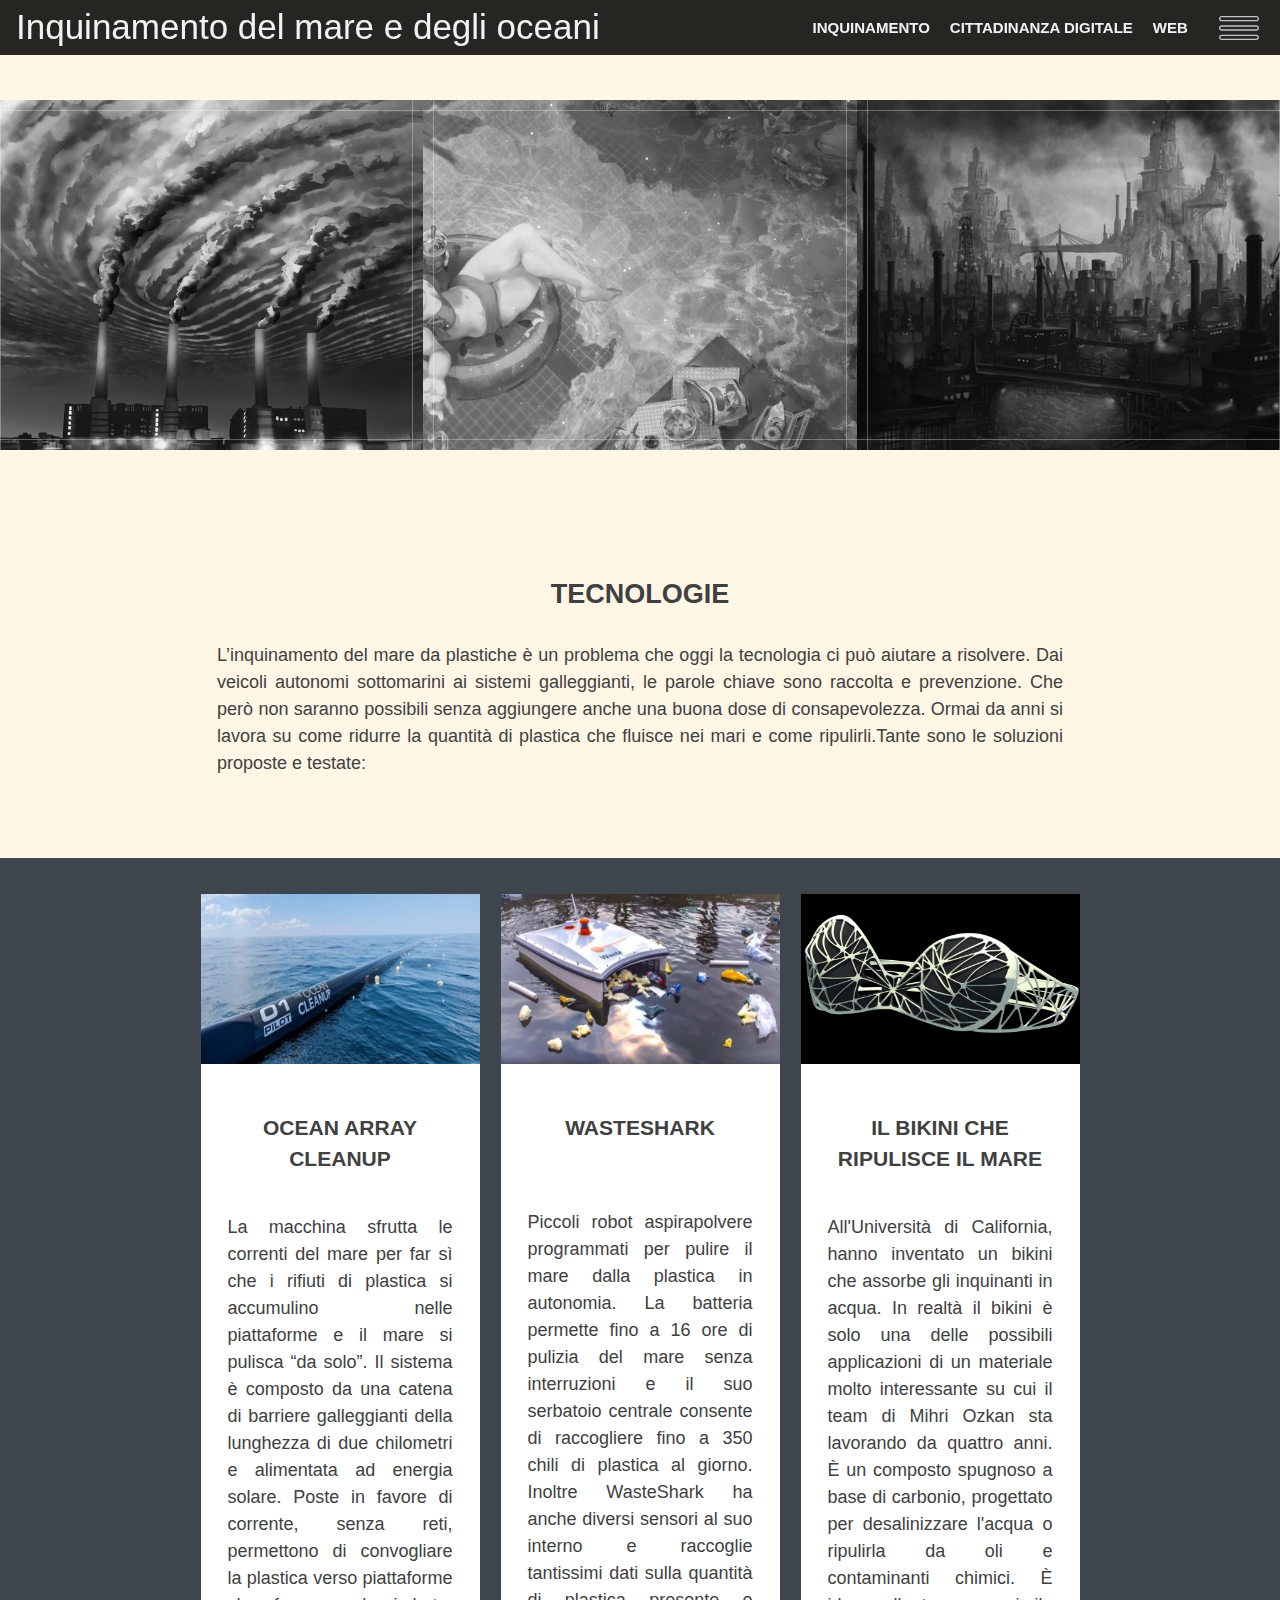
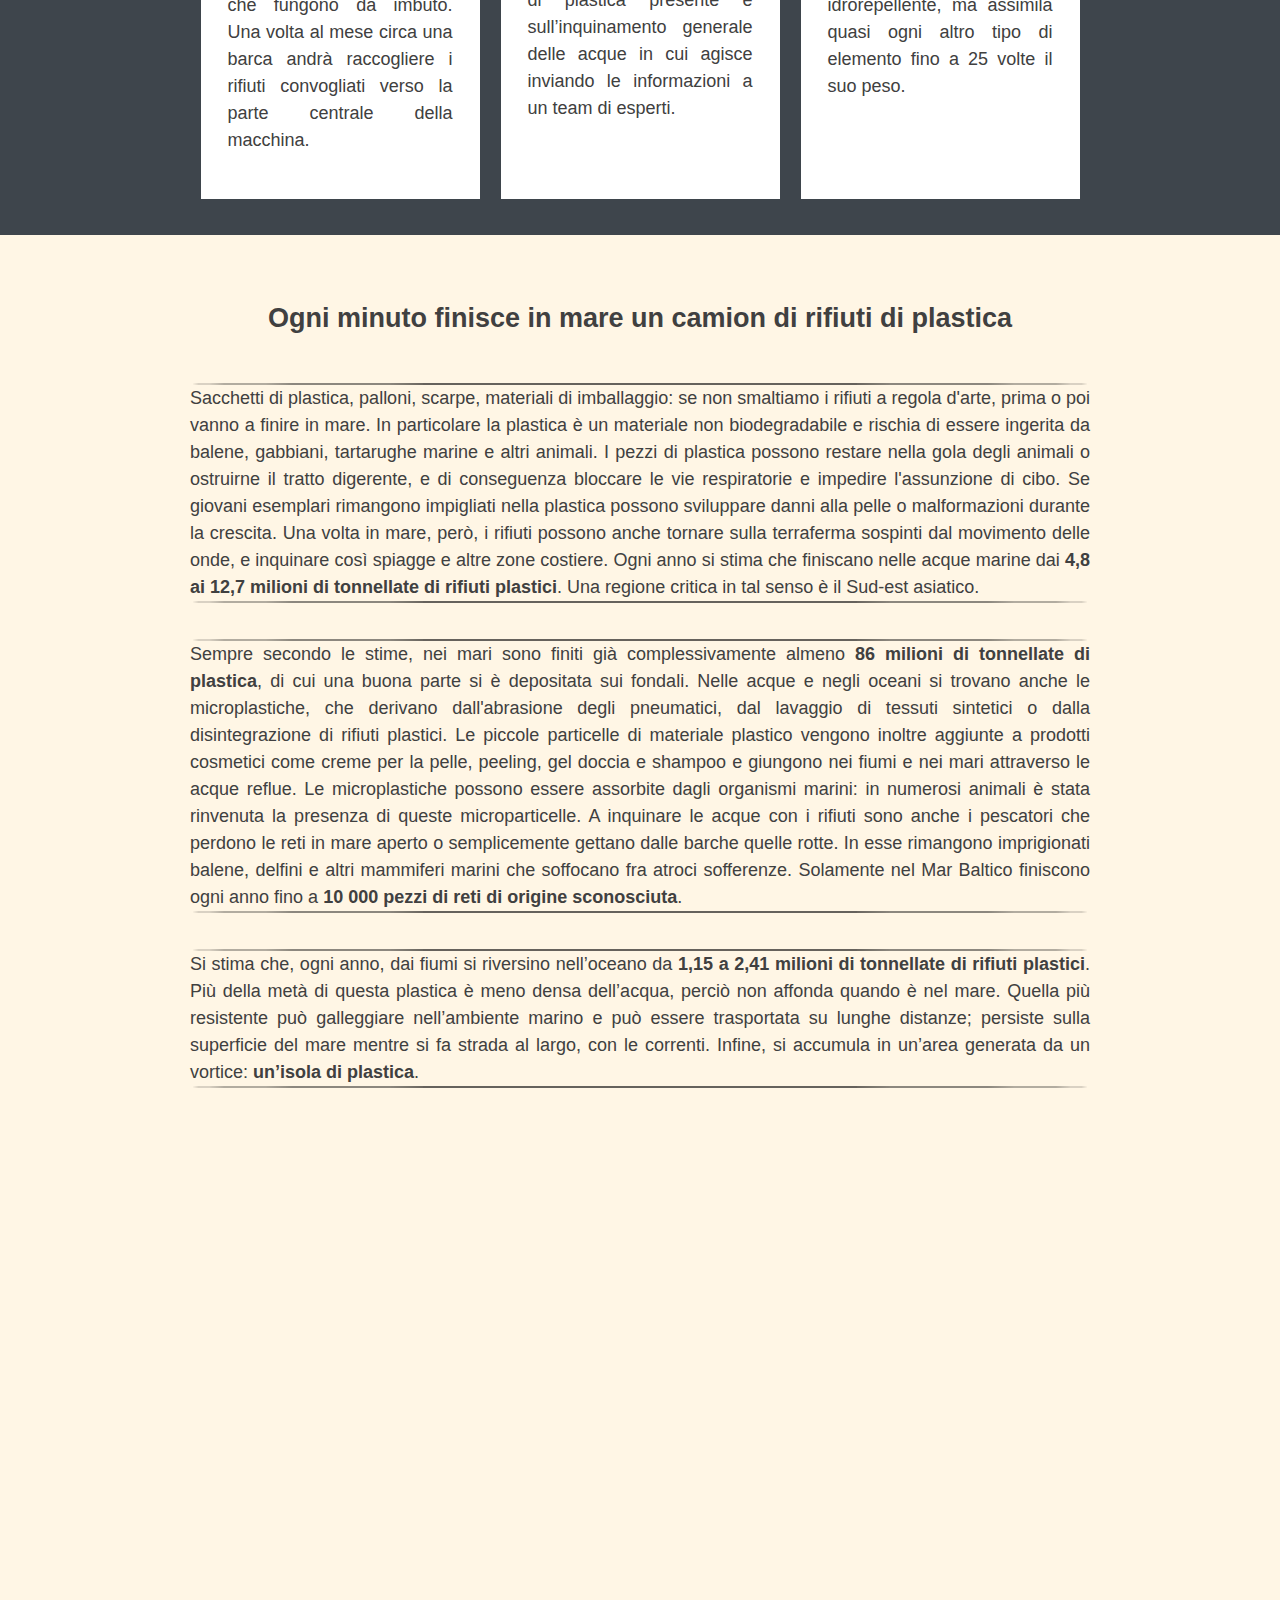
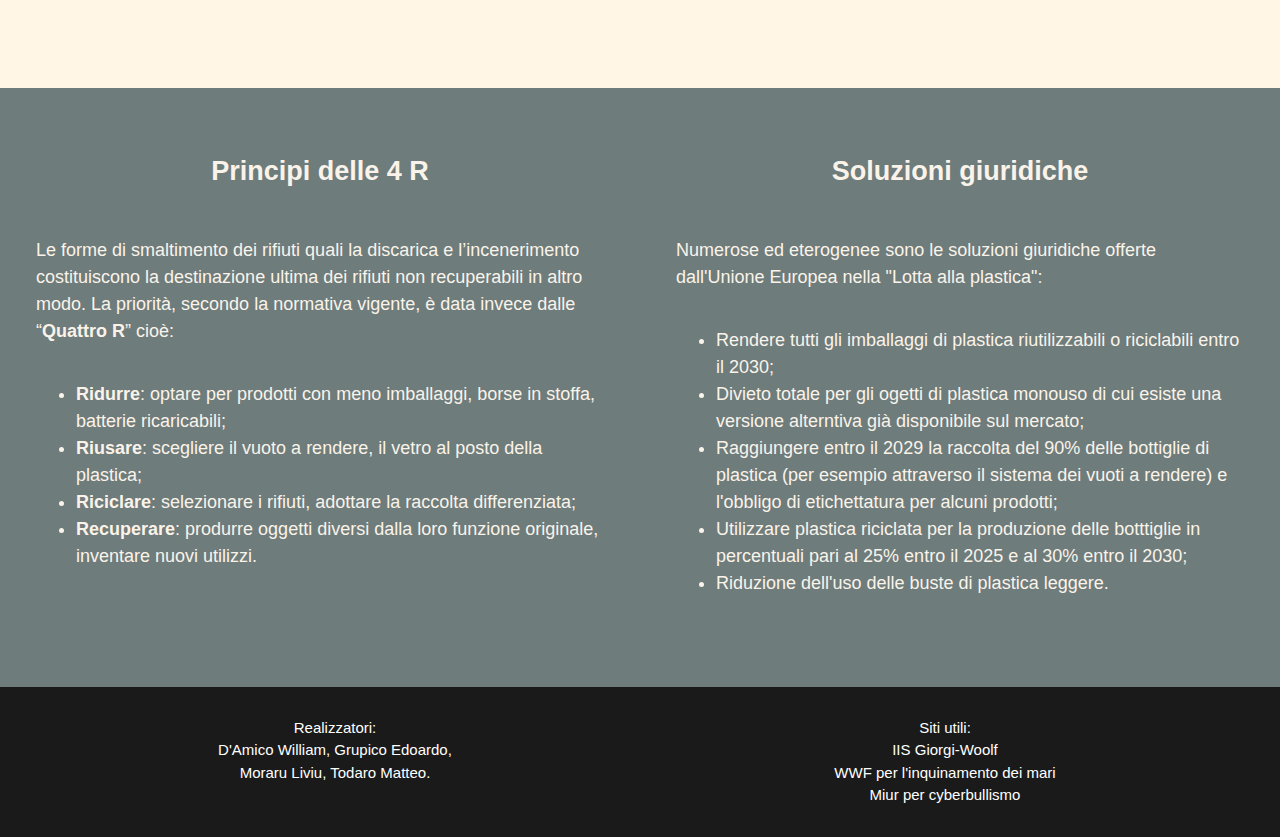
==== index.html @ ecdaa118 "fine" ====
<!DOCTYPE html>
<html>

<head>
  <meta charset="UTF-8" />
  <meta name="viewport" content="width=device-width, initial-scale=1.0" />
  <title>Inquinamento</title>
  <link rel="stylesheet" href="style.css" />
  <link rel="stylesheet" href="css/links_style.css">
  <link rel="stylesheet" href="css/galery.css">
</head>


<body style="background-color: #fff6e5;">

  <section class="navigation">
    <div class="titleContainer">
      <div class="navTitle">Inquinamento del mare e degli oceani</div>
    </div>
    <div class="navLinks">
      <div class="box-1">
        <a class="btn btn-one" href="#">Inquinamento
        </a>
      </div>

      <div class="box-1">
        <a class="btn btn-one" href="html/Cittadinanza_digitale.html">Cittadinanza digitale
        </a>
      </div>

      <div class="box-1">
        <a class="btn btn-one" href="html/Web.html">Web
        </a>
      </div>
    </div>

    <class class="dropMenu">
      <div class="Menu-img">
        <img src="img/logo/menu.svg" alt="" />
        <div class="menu">
          <div class="content">
            <h2>Menu</h2>
            <a href="#Testata">Testata</a>
            <a href="#Tecnologie">Tecnologie</a>
            <a href="#Contenuti">Contenuti</a>
            <a href="#Video">Video</a>
            <a href="#Soluzioni">Soluzioni</a>
            <a href="#Footer">Footer</a>
          </div>
        </div>

      </div>
    </class>
    </div>
  </section>


  <main id="content" class="main-area">

    <div class="dws-wrapper" id="Testata">
      <section class="container-images">
        <div class="img-box" style="background-image: url(img/dbka2ud-88d6d4be-747c-4ad2-82c5-c52ea8dda54f.jpg);">
          <span class="bor-left-right"></span>
          <span class="bor-top-bottom"></span>
          <div class="contentH">
            <h2>Oceani</h2>
            <p>L'oceano diventa sempre più la discarica della Terra.
              Dai sacchetti di plastica ai pesticidi, la maggiore parte dei rifiuti prodotti dall'uomo finisce in un
              modo o nell'altro in mare.
              Anche le navi e le piattaforme petrolifere fanno la loro parte. Il WWF si adopera per richiamare
              all'ordine autorità e aziende
              affinché siano elaborate e adottate misure volte alla tutela delle acque marine.</p>
          </div>
        </div>
        <div class="img-box" style="background-image: url(img/dd25ntc-9a6c474d-b829-4571-9891-047beaa0c31b.jpg);">
          <span class="bor-left-right"></span>
          <span class="bor-top-bottom"></span>
          <div class="contentH">
            <h2>Goal 14</h2>
            <p>L’inquinamento da plastica è un problema globale, tanto che le Nazioni Unite hanno inserito la tutela dei
              mari
              tra gli Obiettivi di Sviluppo Sostenibile: è il Goal 14 – Vita sott’acqua. Nell’Agenda 2030 si legge che
              occorre
              “conservare e utilizzare in modo durevole gli oceani, i mari e le risorse marine per uno sviluppo
              sostenibile”.</p>
          </div>
        </div>
        <div class="img-box" style="background-image: url(img/steamcity_by_natmonney_d45ydyv-fullview.jpg);">
          <span class="bor-left-right"></span>
          <span class="bor-top-bottom"></span>
          <div class="contentH">
            <h2>Plastica</h2>
            <p>Secondo un recente rapporto del Programma delle Nazioni Unite per l’Ambiente (PNUA), le plastiche, in
              particolare
              i sacchetti e le bottiglie in PET, sono i rifiuti marini più diffusi al mondo: in molti mari regionali
              costituiscono
              oltre l’80% dei rifiuti.
            </p>
          </div>
        </div>
      </section>
    </div>

    <section class="splash grid">
      <div class="splash-content">
        <h2 id="Tecnologie" class="content-title">TECNOLOGIE</h2>
        <div class="splash-text">
          <p>
            L’inquinamento del mare da plastiche è un problema che oggi la tecnologia ci può aiutare a risolvere. Dai
            veicoli autonomi sottomarini ai sistemi galleggianti, le parole chiave sono raccolta e prevenzione. Che però
            non saranno possibili senza aggiungere anche una buona dose di consapevolezza.
            Ormai da anni si lavora su come ridurre la quantità di plastica che fluisce nei mari e come ripulirli.​
            Tante sono le soluzioni proposte e testate:​
          </p>
        </div>
      </div>

    </section>

    <section class="buckets grid">
      <ul>
        <li>
          <img id="imgBuckets" src="img/Inquinamento/Immagine1.jpg" alt="" />
          <div class="bucket">
            <h3 class="bucket-title">OCEAN ARRAY CLEANUP​</h3>
            <p>
              La macchina sfrutta le correnti del mare per far sì che i rifiuti di plastica si accumulino nelle
              piattaforme e il mare si pulisca “da solo”. Il sistema è composto da una catena di barriere galleggianti
              della lunghezza di due chilometri e alimentata ad energia solare. Poste in favore di corrente, senza reti,
              permettono di convogliare la plastica verso piattaforme che fungono da imbuto. Una volta al mese circa una
              barca andrà raccogliere i rifiuti convogliati verso la parte centrale della macchina.
            </p>
          </div>
          
        </li>
        <li>
          <img id="imgBuckets" src="img/Inquinamento/Immagine2.jpg" alt="">
          <div class="bucket">
            <h3 class="bucket-title">WASTESHARK​</h3>
            <p><br>
              Piccoli robot aspirapolvere programmati per pulire il mare dalla plastica in autonomia. La batteria
              permette fino a 16 ore di pulizia del mare senza interruzioni e il suo serbatoio centrale consente di
              raccogliere fino a 350 chili di plastica al giorno. Inoltre WasteShark ha anche diversi sensori al suo
              interno e raccoglie tantissimi dati sulla quantità di plastica presente e sull’inquinamento generale delle
              acque in cui agisce inviando le informazioni a un team di esperti.​
            </p>
          </div>
          
        </li>
        <li>
          <img id="imgBuckets" src="img/Inquinamento/Immagine3.jpg" alt="Bikini ripulisci mare">
          <div class="bucket">
            <h3 class="bucket-title">IL BIKINI CHE RIPULISCE IL MARE</h3>
            <p>
              All'Università di California, hanno inventato un bikini che assorbe gli inquinanti in acqua.
              In realtà il bikini è solo una delle possibili applicazioni di un materiale
              molto interessante su cui il team di Mihri Ozkan sta lavorando da quattro anni.
              È un composto spugnoso a base di carbonio, progettato per desalinizzare l'acqua o
              ripulirla da oli e contaminanti chimici. È idrorepellente, ma assimila quasi ogni altro tipo di elemento
              fino a
              25 volte il suo peso.
            </p>
          </div>
          
        </li>

      </ul>
    </section>
    



    <section class="more grid" id="Contenuti">
      <div class="more-content">
        <h2 class="content-title">Ogni minuto finisce in mare un camion di rifiuti di plastica</h2>
        <p>
          <span class="line"></span>
          Sacchetti di plastica, palloni, scarpe, materiali di imballaggio: se non smaltiamo i rifiuti a regola d'arte,
          prima o poi vanno a finire in mare. In particolare la plastica è un materiale non biodegradabile e rischia di
          essere ingerita da balene, gabbiani, tartarughe marine e altri animali. I pezzi di plastica possono restare
          nella gola degli animali o ostruirne il tratto digerente, e di conseguenza bloccare le vie respiratorie e
          impedire l'assunzione di cibo. Se giovani esemplari rimangono impigliati nella plastica possono sviluppare
          danni alla pelle o malformazioni durante la crescita. Una volta in mare, però, i rifiuti possono anche tornare
          sulla terraferma sospinti dal movimento delle onde, e inquinare così spiagge e altre zone costiere. Ogni anno
          si stima che finiscano nelle acque marine dai <b>4,8 ai 12,7 milioni di tonnellate di rifiuti plastici</b>.
          Una
          regione critica in tal senso è il Sud-est asiatico.
          <span class="line"></span>
        </p>

        <p>
          <span class="line"></span>
          Sempre secondo le stime, nei mari sono finiti già
          complessivamente almeno <b>86 milioni di tonnellate di plastica</b>, di cui una buona parte si è depositata
          sui
          fondali. Nelle acque e negli oceani si trovano anche le microplastiche, che derivano dall'abrasione degli
          pneumatici, dal lavaggio di tessuti sintetici o dalla disintegrazione di rifiuti plastici. Le piccole
          particelle di materiale plastico vengono inoltre aggiunte a prodotti cosmetici come creme per la pelle,
          peeling, gel doccia e shampoo e giungono nei fiumi e nei mari attraverso le acque reflue. Le microplastiche
          possono essere assorbite dagli organismi marini: in numerosi animali è stata rinvenuta la presenza di queste
          microparticelle.

          A inquinare le acque con i rifiuti sono anche i pescatori che perdono le reti in mare aperto o semplicemente
          gettano dalle barche quelle rotte. In esse rimangono imprigionati balene, delfini e altri mammiferi marini che
          soffocano fra atroci sofferenze. Solamente nel Mar Baltico finiscono ogni anno fino a <b>10 000 pezzi di reti
            di
            origine sconosciuta</b>.
          <span class="line"></span>
        </p>



        <p>
          <span class="line"></span>
          Si stima che, ogni anno, dai fiumi si riversino nell’oceano da <b>1,15 a 2,41 milioni di tonnellate di
            rifiuti plastici</b>.
          Più della metà di questa plastica è meno densa dell’acqua, perciò non affonda quando è nel mare. Quella più
          resistente
          può galleggiare nell’ambiente marino e può essere trasportata su lunghe distanze; persiste sulla superficie
          del mare
          mentre si fa strada al largo, con le correnti. Infine, si accumula in un’area generata da un vortice:
          <b>un’isola di plastica</b>.
          <span class="line"></span>
        </p>
      </div>
      
    </section>

    <section class="videoYoutube" id="Video">
      <iframe width="850" height="450" src="https://www.youtube.com/embed/-cunNAIl3Zk" title="YouTube video player"
        frameborder="0" allow="accelerometer; autoplay; clipboard-write; encrypted-media; gyroscope; picture-in-picture"
        allowfullscreen></iframe>
    </section>
    

    <section class="twins grid" id="Soluzioni">
      <div class="twin">
        <h2 class="content-title">Principi delle 4 R</h2>
        <p>
          Le forme di smaltimento dei rifiuti quali la discarica e l’incenerimento costituiscono la destinazione ultima
          dei rifiuti non recuperabili in altro modo.
          La priorità, secondo la normativa vigente, è data invece dalle “<b>Quattro R</b>” cioè:
        <ul>
          <li><b>Ridurre</b>: optare per prodotti con meno imballaggi, borse in stoffa, batterie ricaricabili;</li>
          <li><b>Riusare</b>: scegliere il vuoto a rendere, il vetro al posto della plastica;</li>
          <li><b>Riciclare</b>: selezionare i rifiuti, adottare la raccolta differenziata;</li>
          <li><b>Recuperare</b>: produrre oggetti diversi dalla loro funzione originale, inventare nuovi utilizzi.</li>
        </ul>
        </p>
      </div>
      <div class="twin">
        <h2 class="content-title">Soluzioni giuridiche</h2>
        <p>
          Numerose ed eterogenee sono le soluzioni giuridiche offerte dall'Unione Europea nella "Lotta alla plastica":
        <ul>
          <li>Rendere tutti gli imballaggi di plastica riutilizzabili o riciclabili entro il 2030;</li>
          <li>Divieto totale per gli ogetti di plastica monouso di cui esiste una versione alterntiva già disponibile
            sul mercato;</li>
          <li>Raggiungere entro il 2029 la raccolta del 90% delle bottiglie di plastica (per esempio attraverso il
            sistema dei
            vuoti a rendere) e l'obbligo di etichettatura per alcuni prodotti;</li>
          <li>Utilizzare plastica riciclata per la produzione delle botttiglie in percentuali pari al 25% entro il 2025
            e al 30% entro il 2030;</li>
          <li>Riduzione dell'uso delle buste di plastica leggere.</li>
        </ul>

        </p>
      </div>
    </section>
    
  </main>
</body>

<footer class="colophon grid" id="Footer">
  <aside>
    Realizzatori:<br>
    D'Amico William,
    Grupico Edoardo,<br>
    <a href="https://github.com/TheBaldFrog">Moraru Liviu</a>,
    Todaro Matteo.

  </aside>
  <aside>
    Siti utili:<br>
    <a href="https://www.iisgiorgiwoolf.edu.it/" target="_blank" rel="nofollow">IIS Giorgi-Woolf</a><br>
    <a href="https://www.wwf.ch/it/i-nostri-obiettivi/inquinamento-dei-mari" target="_blank" rel="nofollow">WWF per
      l'inquinamento dei mari</a><br>
    <a href="https://www.miur.gov.it/bullismo-e-cyberbullismo" target="_blank" rel="nofollow">Miur per cyberbullismo</a>
  </aside>
</footer>

</html>
---- style.css ----
html {
  font-family: sans-serif;
  -webkit-text-size-adjust: 100%;
  -ms-text-size-adjust: 100%;
  scroll-behavior: smooth;
}

body {
  margin: 0;
}

img {
  display: block;
  border: 0;
  width: 100%;
  height: auto;
}

/* Navigation ---------------------------------------------------------------------------------*/
.navigation {
  display: grid;
  grid-template-columns: auto auto auto auto auto auto auto;
  grid-gap: 10px;
  max-height: 60px;

  /* padding-bottom: 3px; */
  background-color: rgba(0, 0, 0, 0.85);

  position: fixed;
  z-index: 1;
  top: 0;
  width: 100%;
}

.navLinks {
  display: flex;
  justify-content: flex-end;
  align-items: center;
  grid-column: 4 / span 3;
  text-transform: uppercase;
}

.navLinks a {
  text-decoration: none;
  color: #f2f2f2;
  font-size: 15px;
  font-weight: 600;
}

.titleContainer {
  display: flex;
  align-items: center;
  margin-left: 1rem;
}

.navTitle {
  display: flex;
  grid-column: 1 / span 3;

  /* font-family: 'Zilla Slab Highlight', cursive; */
  font-size: 35px;
  color: #f2f2f2;
}

.title-img {
  margin-left: 0.3rem;
  margin-right: 0.3rem;
  width: 30px;
}

/* DROP MENU ------------------------------------------------------------------------------*/
.dropMenu {
  display: flex;
  justify-content: center;
  align-items: center;
}

.dropMenu img {
  width: 40px;
}

.Menu-img {
  display: flex;
  justify-content: center;
  align-items: center;

  width: 55px;
  height: 55px;
  border-radius: 100%;
  /* !!!! */
  /* margin-left: 50px; */
}

.Menu-img:hover {
  transition: 0.5s;
  background-color: rgba(255, 255, 255, 0.4);
}

.menu {
  display: inline-block;
  position: relative;
}

.content {
  display: none;
  background-color: rgba(211, 211, 211, 0.9);
  z-index: 1;
  position: absolute;
  border-radius: 10px;
  margin-top: 28px;
  width: 150px;
  text-align: center;

  top: 50%;
  left: 50%;
  transform: translate(-100px, 0);
}

.content a {
  text-decoration: none;
  display: block;
  color: #404040;
  padding: 16px;
  border-radius: 10px;
}

.content a:hover {
  background-color: #f7f7f7;
}

.Menu-img:hover .content {
  display: block;
  /* background-color: rgba(255, 255, 255, 0.4); */
  transition: width 2s, height 2s, transform 2s;
}
/*--------------------------------------------------------------
Accessibility
--------------------------------------------------------------*/
.main-area {
  padding-top: 10px;
}
/* Text meant only for screen readers */
.screen-reader-text {
  clip: rect(1px, 1px, 1px, 1px);
  position: absolute !important;
  height: 1px;
  width: 1px;
  overflow: hidden;
}

.screen-reader-text:hover,
.screen-reader-text:active,
.screen-reader-text:focus {
  background-color: #f1f1f1;
  border-radius: 3px;
  box-shadow: 0 0 2px 2px rgba(0, 0, 0, 0.6);
  clip: auto !important;
  color: #21759b;
  display: block;
  font-size: 14px;
  font-weight: bold;
  height: auto;
  left: 5px;
  line-height: normal;
  padding: 15px 23px 14px;
  text-decoration: none;
  top: 5px;
  width: auto;
  z-index: 100000; /* Above WP toolbar */
}

/*--------------------------------------------------------------
Typography
--------------------------------------------------------------*/
body,
button,
input,
select,
textarea {
  color: #404040;
  font-family: "Helvetica", Arial, sans-serif;
  font-size: 18px;
  line-height: 1.5;
}

h1,
h2,
h3 {
  text-align: center;
  margin: 0;
  padding: 1em 0;
}

p {
  margin: 0;
  padding: 1em 0;
}

/* Promo section */

.logo,
.site-title {
  text-align: center;
}

.logo {
  font-size: 8em;
}

.site-title {
  margin-top: -1em;
  margin-bottom: 3em;
}

/* Splash section */

.splash {
  background: #fff6e5;
  padding-bottom: 2em;
}

.splash-content {
  padding: 1.5em;
}

.splash-text {
  columns: 1;
  column-gap: 2em;
  text-align: justify;
}

.splash-text p {
  padding-top: 0;
}

/* Buckets section */

.buckets {
  padding: 2em 1em 1em;
  background: #3e454c;
}

.bucket p {
  text-align: justify;
}

#imgBuckets {
  height: 170px;
}

.buckets ul {
  margin: 0;
  padding: 0;
}

.buckets li {
  margin-bottom: 1em;
  background: white;
  list-style-type: none;
}

.bucket {
  padding: 1.5em;.
}

/* More section */

.more {
  padding: 2em;
}

/* Twins section */

.twin {
  padding: 2em;
  background: #6e7c7c;
  color: rgb(250, 243, 233);
}

.twin:last-of-type {
  background: #6e7c7c;
}

/* Colophon section */
.colophon {
  padding: 2em;
  background: hsl(0, 0%, 10%);
  color: white;
  text-align: center;
}

.colophon a {
  color: white;
}

.colophon a:hover,
.colophon a:focus {
  border-bottom: 1px solid white;
}

/*--------------------------------------------------------------
Use flex to create a three-bucket layout
--------------------------------------------------------------*/
.buckets ul {
  display: flex;
  justify-content: space-around;
}

.buckets li {
  width: 31%;
}

/* Four-column layout. Two center columns have a total max width of 50em: */
.grid {
  display: grid;
  grid-template-columns: 1fr repeat(2, minmax(auto, 25em)) 1fr;
}

/* Center items by placing them in the two center columns: */
.splash-content,
.more-content,
.buckets ul {
  grid-column: 2/4;
}

/* Use automatic grid placement + span to let each item span two columns:*/
.twin,
.colophon aside {
  grid-column: span 2;
}

iframe {
  display: block;
  margin: 0 auto;
  margin-bottom: 3rem;
  margin-top: 3rem;
}

.titlePage {
  margin-top: 80px;
  font-weight: 800;
  font-size: 30px;
  text-align: center;
  line-height: 25px;
}

.more-content p {
  text-align: justify;
}

.more {
  background-color: #fff6e5;
}

.line {
  display: block;
  background-color: rgba(0, 0, 0, 0.6);
  height: 2px;
  width: 0px;
}

.line {
  width: 100%;
  border-radius: 100%;
}

footer{
   font-size: 15px;
   
}
---- css/links_style.css ----
@import "https://fonts.googleapis.com/css?family=Open+Sans+Condensed:300";

a {
  text-decoration: none;
}

.box-1 {
  height: 33.33%;
  display: flex;
  justify-content: center;
  align-items: center;
  margin-left: 20px;
}

.btn {
  line-height: 50px;
  height: 50px;
  text-align: center;
  /* width: 250px; */
  cursor: pointer;
}

/* 
========================
      BUTTON ONE
========================
*/
.btn-one {
  color: #fff;
  font-size: 15px;
  position: relative;
}

.btn-one::before {
  content: "";
  position: absolute;
  bottom: 0;
  left: 0;
  width: 100%;
  height: 100%;
  z-index: 1;
  opacity: 0;
  transition: all 0.3s;
  border-top-width: 1px;
  border-bottom-width: 1px;
  border-top-style: solid;
  border-bottom-style: solid;
  border-top-color: rgba(255, 255, 255, 0.5);
  border-bottom-color: rgba(255, 255, 255, 0.5);
  transform: scale(0.1, 1);
}
.btn-one:hover {
  letter-spacing: 2px;
  transition: 0.5s;
}
.btn-one:hover::before {
  opacity: 1;
  transform: scale(1, 1);
}
.btn-one::after {
  content: "";
  position: absolute;
  bottom: 0;
  left: 0;
  width: 100%;
  height: 100%;
  z-index: 1;
  transition: all 0.3s;
  /* background-color: rgba(255, 255, 255, 0.1); */
}
.btn-one:hover::after {
  opacity: 0;
  transform: scale(0.1, 1);
}
---- css/galery.css ----
.img-box {
  height: 350px;
}

.dws-wrapper {
  padding-top: 70px;
  display: flex;
  justify-content: center;
  align-items: center;
}
.container-images {
  min-width: 1300px;
}
.container-images {
  min-width: 1300px;
  height: 400px;
  display: flex;
  /* border: 1px solid #d6d6d6; */
  padding: 20px;
}

.img-box {
  flex-grow: 1;
  background-size: 750px;
  background-position: center;
  background-repeat: no-repeat;
  transition: 1s;
  filter: grayscale(1);
}

.img-box:hover {
  background-size: 900px;
  flex-grow: 5;
  filter: grayscale(0);
  opacity: 1;
}

.bor-left-right::before,
.bor-top-bottom::before,
.bor-left-right::after,
.bor-top-bottom::after {
  content: "";
  position: absolute;
  background-color: #ffffff;
  opacity: 0.3;
  transition: 1s;
}

.bor-left-right::before {
  width: 1px;
  height: 100%;
  top: 0;
  left: 10px;
}
.bor-top-bottom::before {
  width: 100%;
  height: 1px;
  top: 10px;
  left: 0;
}
.bor-left-right::after {
  width: 1px;
  height: 100%;
  bottom: 0;
  right: 10px;
}
.bor-top-bottom::after {
  width: 100%;
  height: 1px;
  bottom: 10px;
  left: 0;
}

.img-box:hover .bor-left-right::after,
.img-box:hover .bor-left-right::before,
.img-box:hover .bor-top-bottom::before,
.img-box:hover .bor-top-bottom::after {
  transition: 1s;
  opacity: 0.7;
  transition-delay: 0.3s;
}

.img-box:hover .bor-left-right::after {
  transform: translateY(-100%);
}
.img-box:hover .bor-left-right::before {
  transform: translateY(100%);
}
.img-box:hover .bor-top-bottom::before {
  transform: translateX(100%);
}
.img-box:hover .bor-top-bottom::after {
  transform: translateX(-100%);
}

.contentH {
  color: #ffffff;
  background-color: #000;
  opacity: 0.7;
  font-family: Roboto, sans-serif;
  font-size: 14px;
  text-align: justify;
  width: 700px;
  position: absolute;
  bottom: 10px;
  right: 15px;
  padding: 15px;
  box-sizing: border-box;
  -webkit-transform: translateY(120%);
  -moz-transform: translateY(120%);
  -ms-transform: translateY(120%);
  -o-transform: translateY(120%);
  transform: translateY(120%);
  transition: 0.5s;
}

.img-box:hover .contentH {
  transform: translateY(0);
  transition-delay: 0.2s;
  /* height: auto; */
}

.contentH h2 {
  margin: 0 0 5px;
  padding: 0;
  text-transform: uppercase;
  font-size: 26px;
  color: #4cdde5;
}
.contentH p {
  margin: 0;
  padding: 0;
}

.img-box {
  overflow: hidden;
}
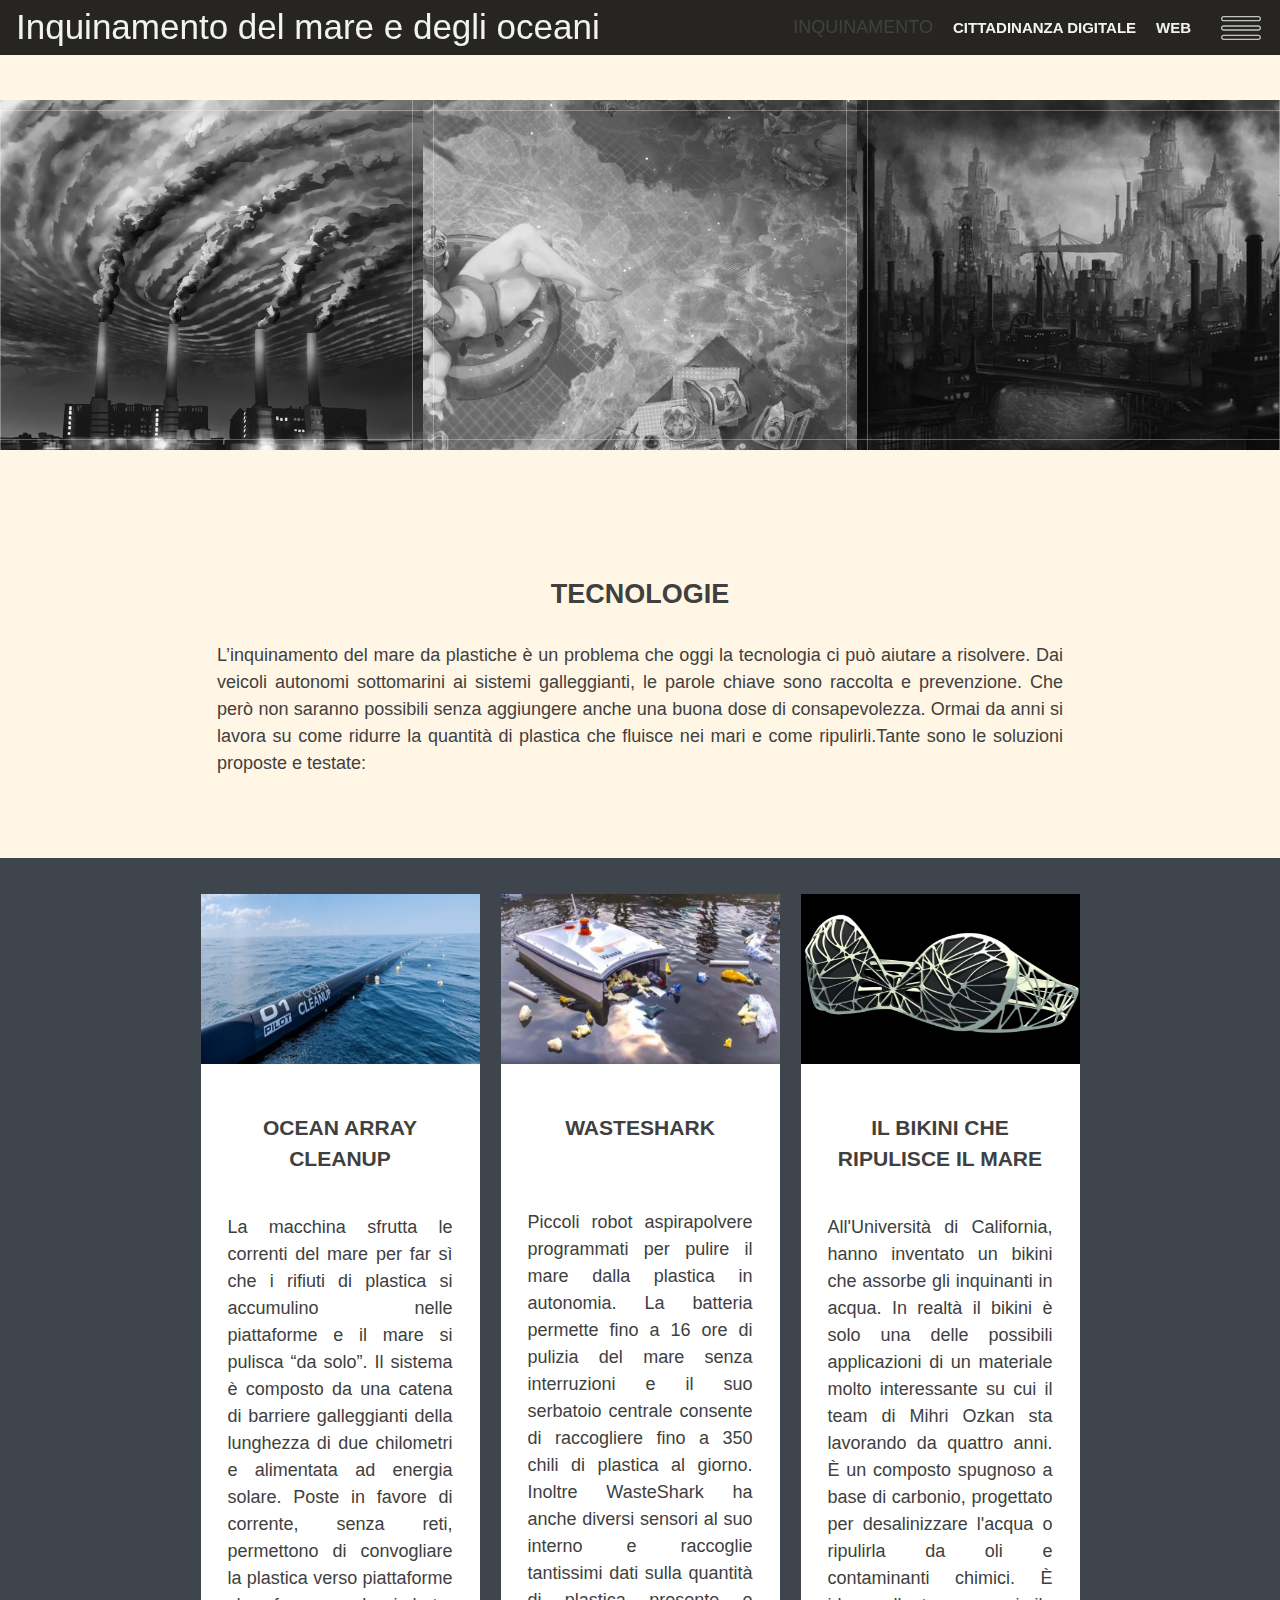
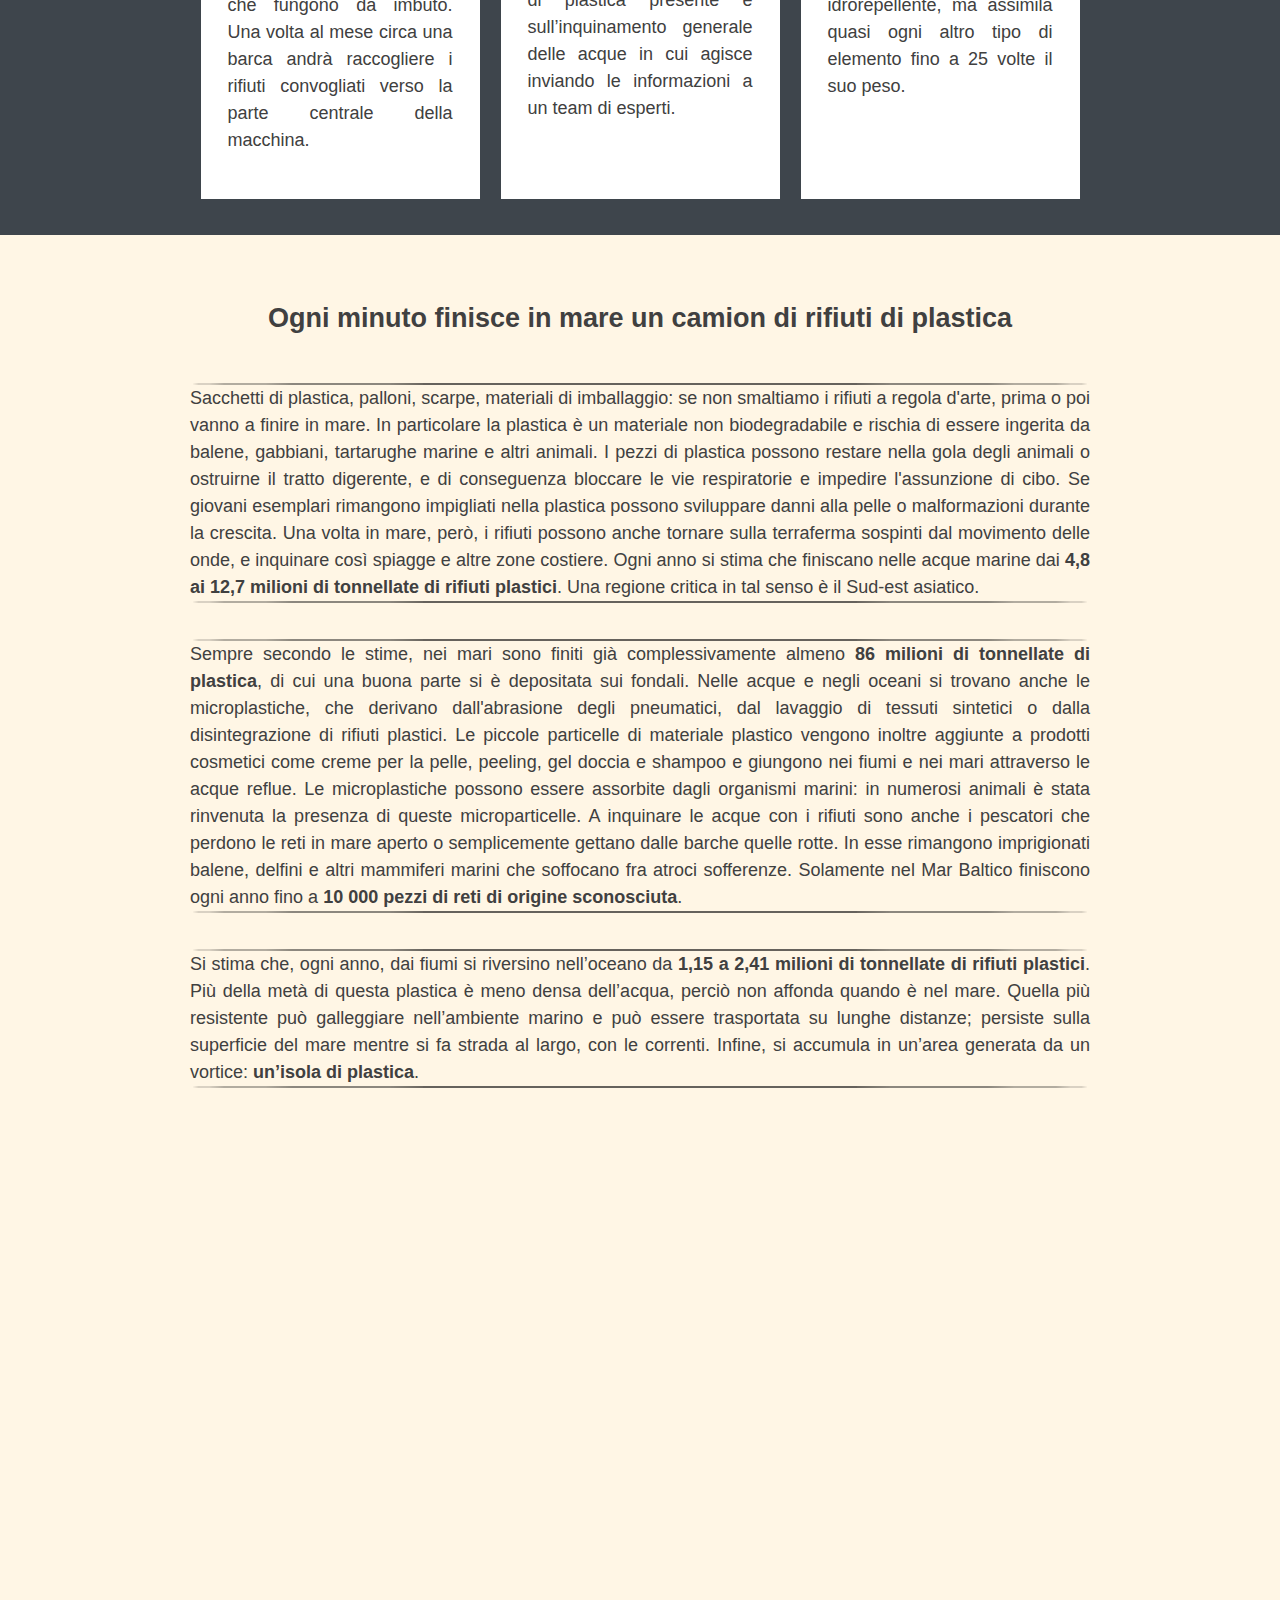
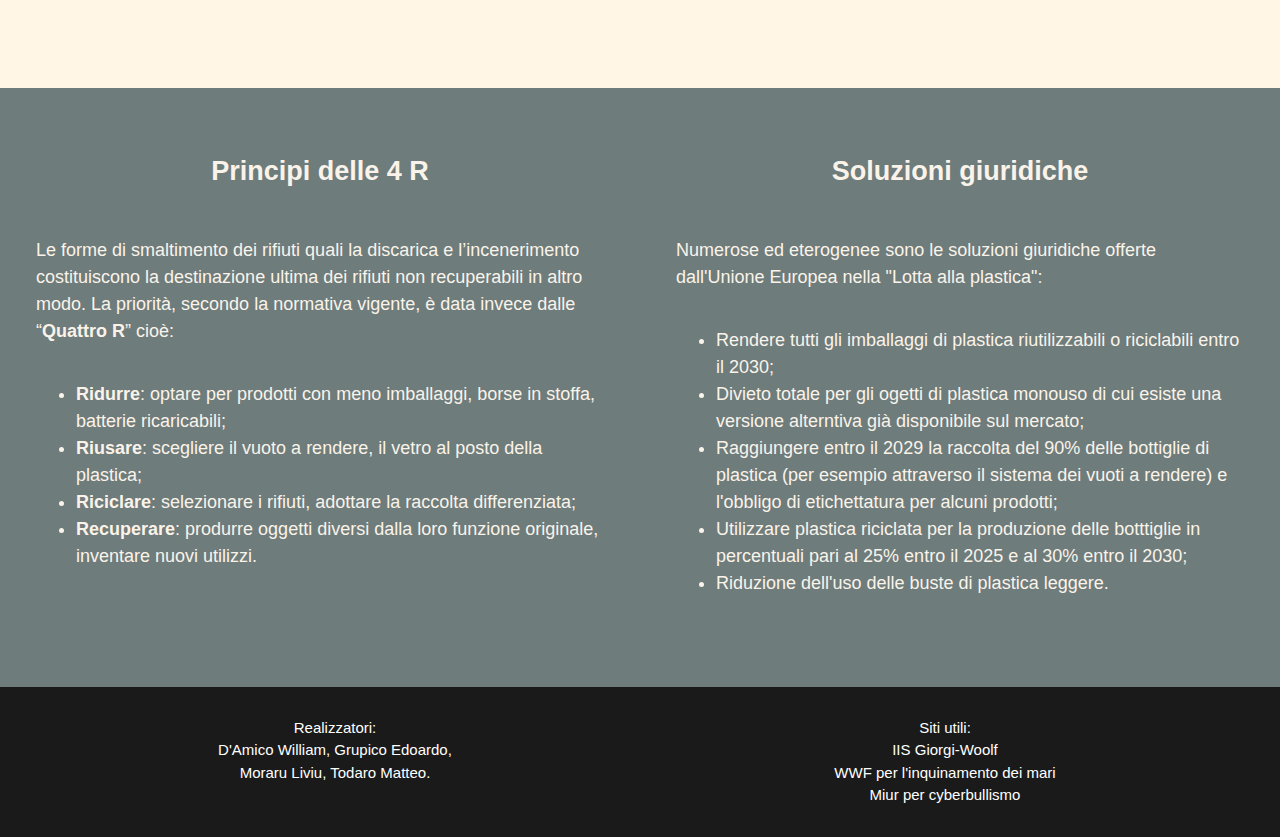
==== commit 280b7431: "Fix ultimo bug" ====
--- a/index.html
+++ b/index.html
@@ -19,8 +19,8 @@
     </div>
     <div class="navLinks">
       <div class="box-1">
-        <a class="btn btn-one" href="#">Inquinamento
-        </a>
+        <!-- <a class="btn btn-one" href="#">  -->
+        Inquinamento
       </div>
 
       <div class="box-1">
@@ -131,7 +131,7 @@
               barca andrà raccogliere i rifiuti convogliati verso la parte centrale della macchina.
             </p>
           </div>
-          
+
         </li>
         <li>
           <img id="imgBuckets" src="img/Inquinamento/Immagine2.jpg" alt="">
@@ -145,7 +145,7 @@
               acque in cui agisce inviando le informazioni a un team di esperti.​
             </p>
           </div>
-          
+
         </li>
         <li>
           <img id="imgBuckets" src="img/Inquinamento/Immagine3.jpg" alt="Bikini ripulisci mare">
@@ -161,12 +161,12 @@
               25 volte il suo peso.
             </p>
           </div>
-          
+
         </li>
 
       </ul>
     </section>
-    
+
 
 
 
@@ -223,7 +223,7 @@
           <span class="line"></span>
         </p>
       </div>
-      
+
     </section>
 
     <section class="videoYoutube" id="Video">
@@ -231,7 +231,7 @@
         frameborder="0" allow="accelerometer; autoplay; clipboard-write; encrypted-media; gyroscope; picture-in-picture"
         allowfullscreen></iframe>
     </section>
-    
+
 
     <section class="twins grid" id="Soluzioni">
       <div class="twin">
@@ -267,7 +267,7 @@
         </p>
       </div>
     </section>
-    
+
   </main>
 </body>
 
--- a/style.css
+++ b/style.css
@@ -30,6 +30,7 @@
   z-index: 1;
   top: 0;
   width: 100%;
+
 }
 
 .navLinks {
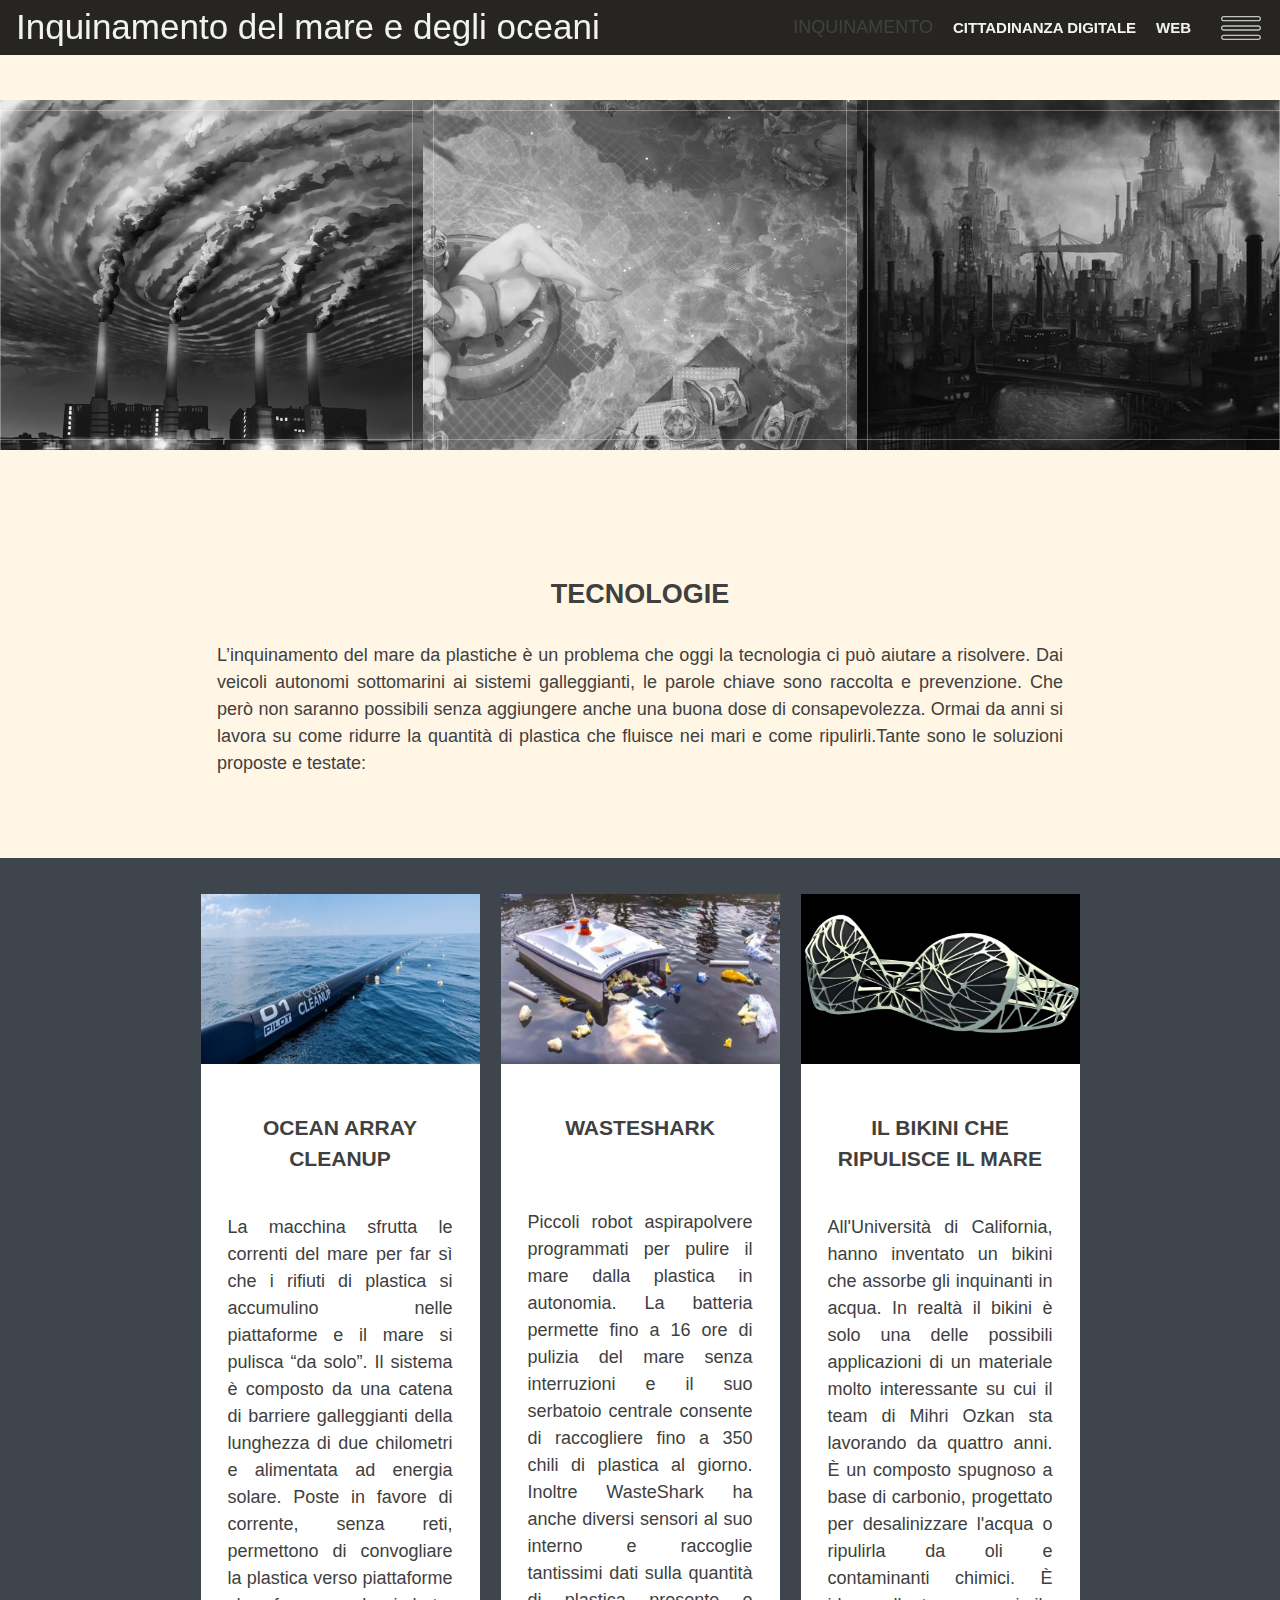
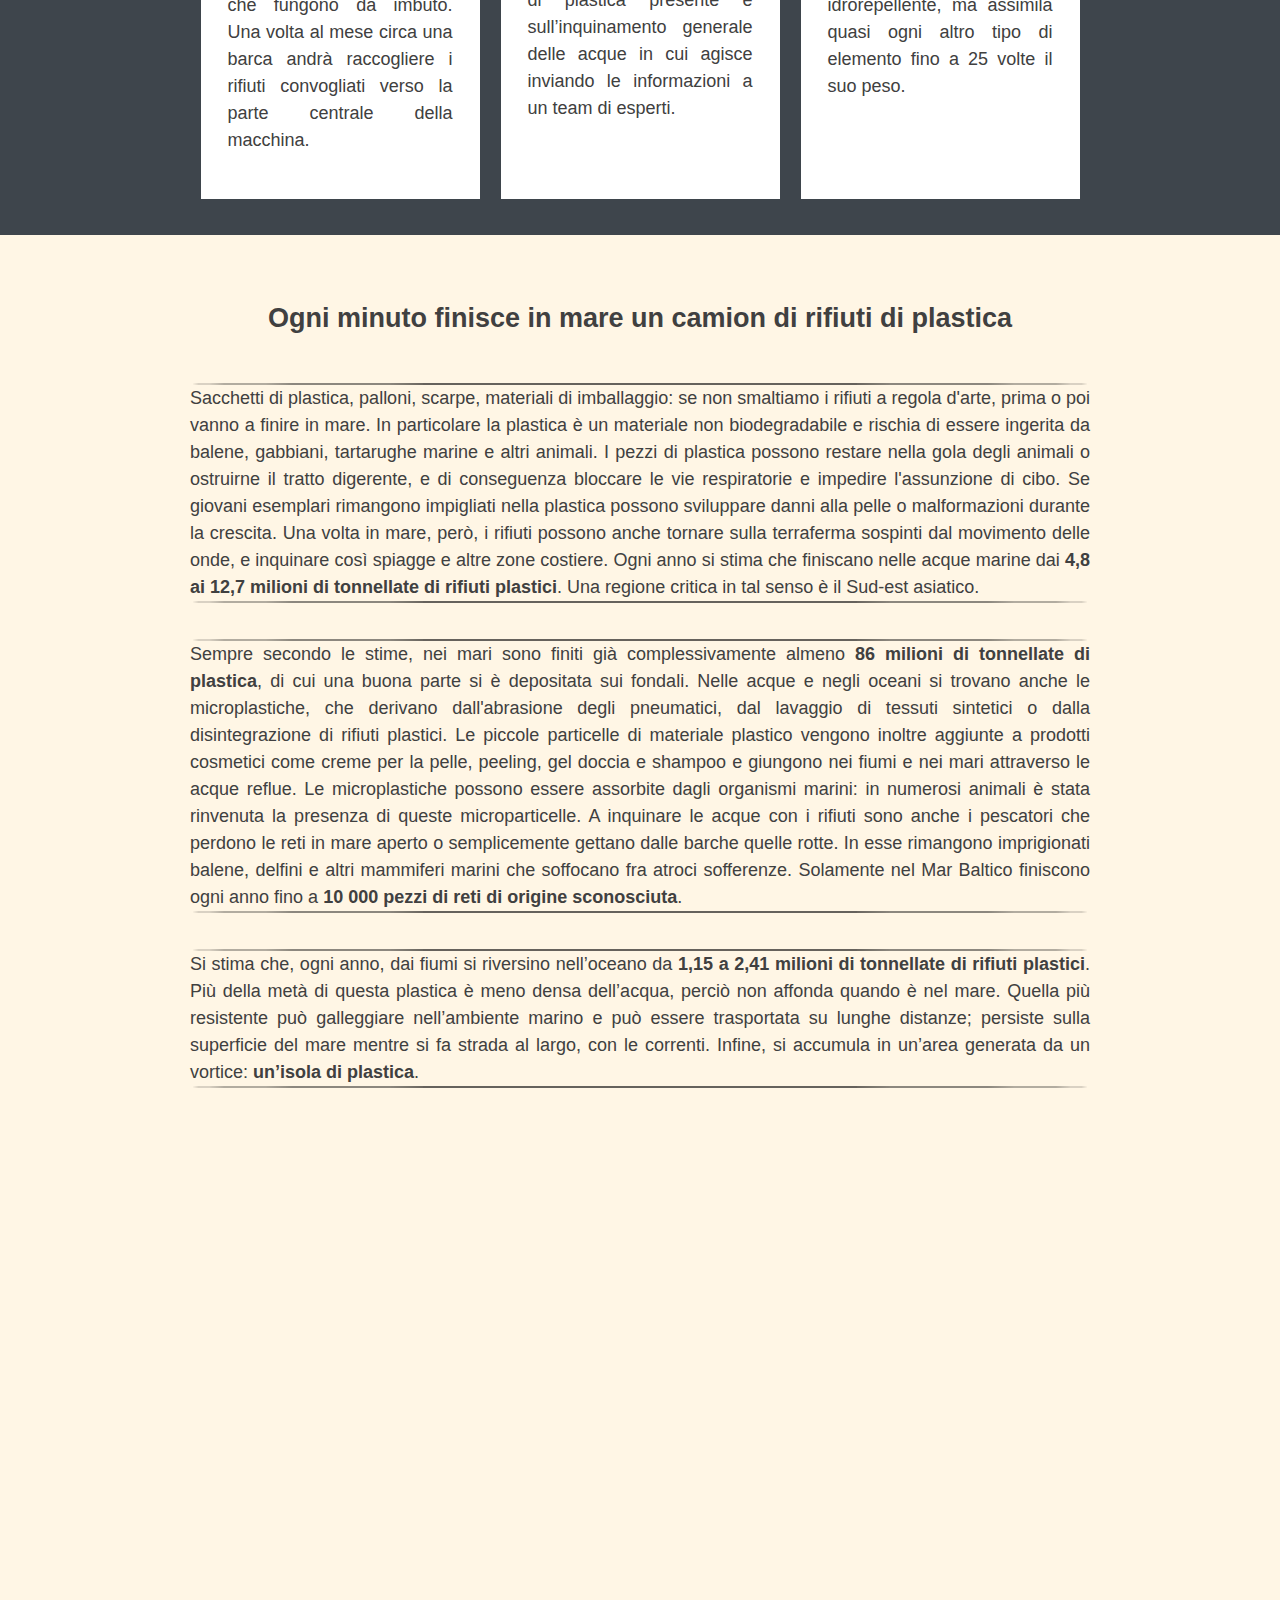
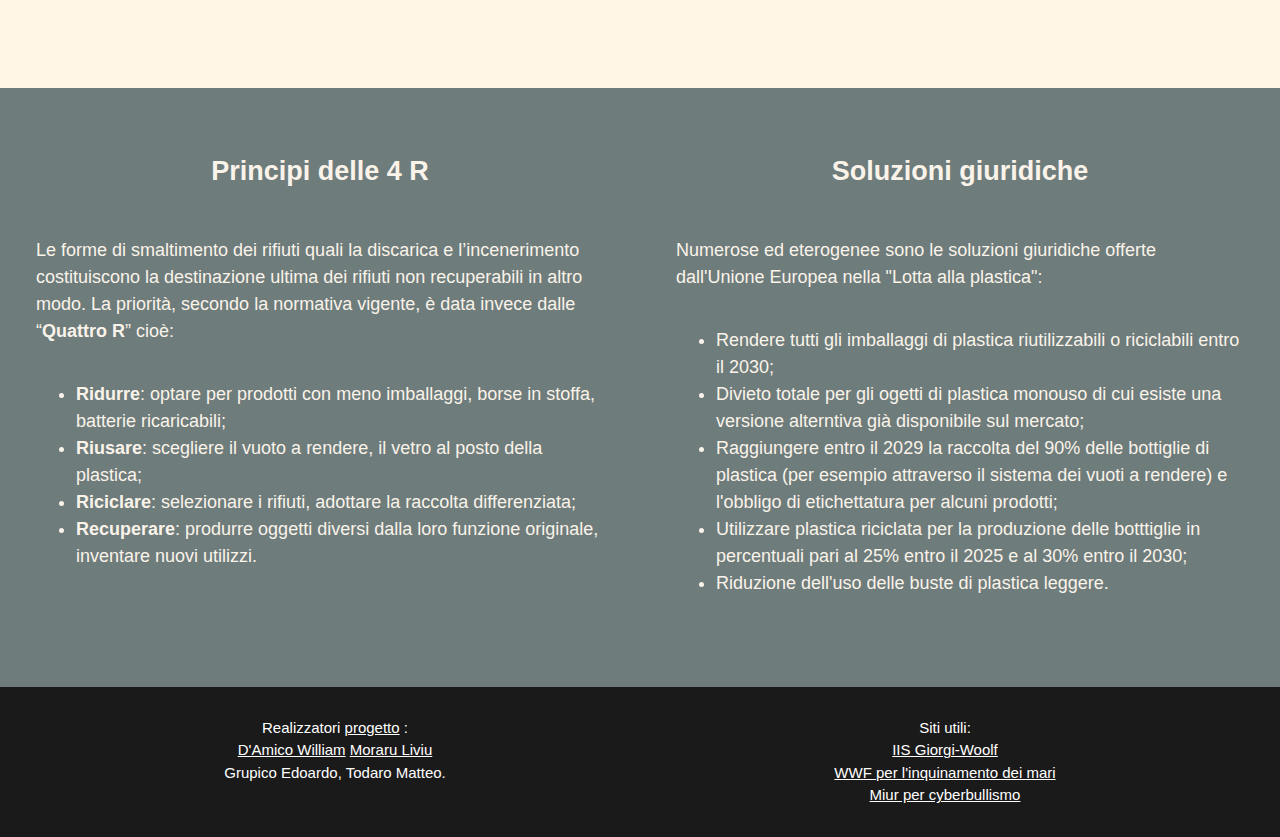
==== commit 73676a49: "Press F" ====
--- a/index.html
+++ b/index.html
@@ -273,10 +273,15 @@
 
 <footer class="colophon grid" id="Footer">
   <aside>
-    Realizzatori:<br>
-    D'Amico William,
-    Grupico Edoardo,<br>
-    <a href="https://github.com/TheBaldFrog">Moraru Liviu</a>,
+    <span>
+      Realizzatori
+      <a href="https://github.com/TheBaldFrog/Ed_civica_gruppo_5" target="_blank" rel="noopener noreferrer">progetto</a>
+      :
+    </span>
+    <br> 
+    <a href="https://github.com/william1908" target="_blank" rel="noopener noreferrer">D'Amico William</a>
+    <a href="https://github.com/TheBaldFrog" target="_blank" rel="noopener noreferrer">Moraru Liviu</a><br>
+    Grupico Edoardo,
     Todaro Matteo.
 
   </aside>
--- a/style.css
+++ b/style.css
@@ -369,3 +369,19 @@
    font-size: 15px;
    
 }
+
+footer aside a{
+  text-decoration: underline;
+}
+
+footer aside a:hover{
+  text-decoration: none;
+}
+
+/* footer aside span a{
+  text-decoration: underline;
+}
+
+footer aside span a:hover{
+  text-decoration: none;
+} */
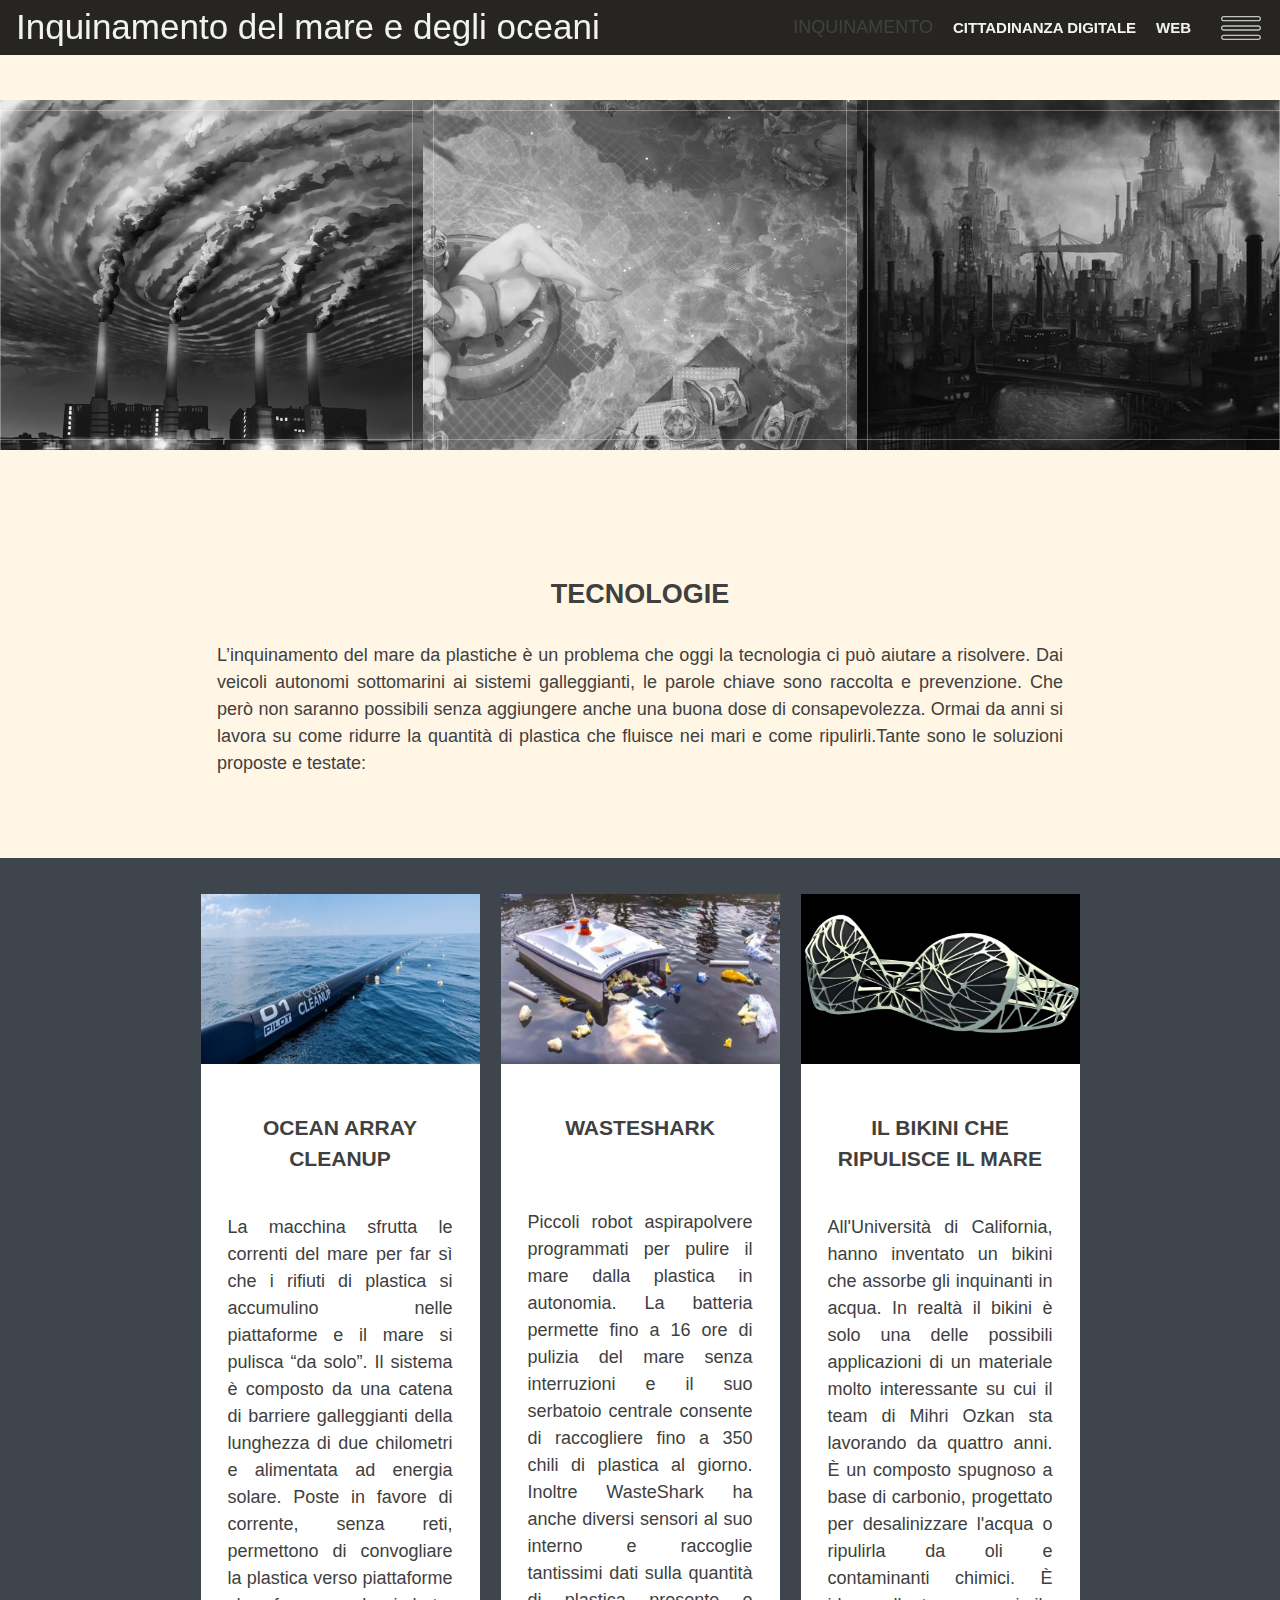
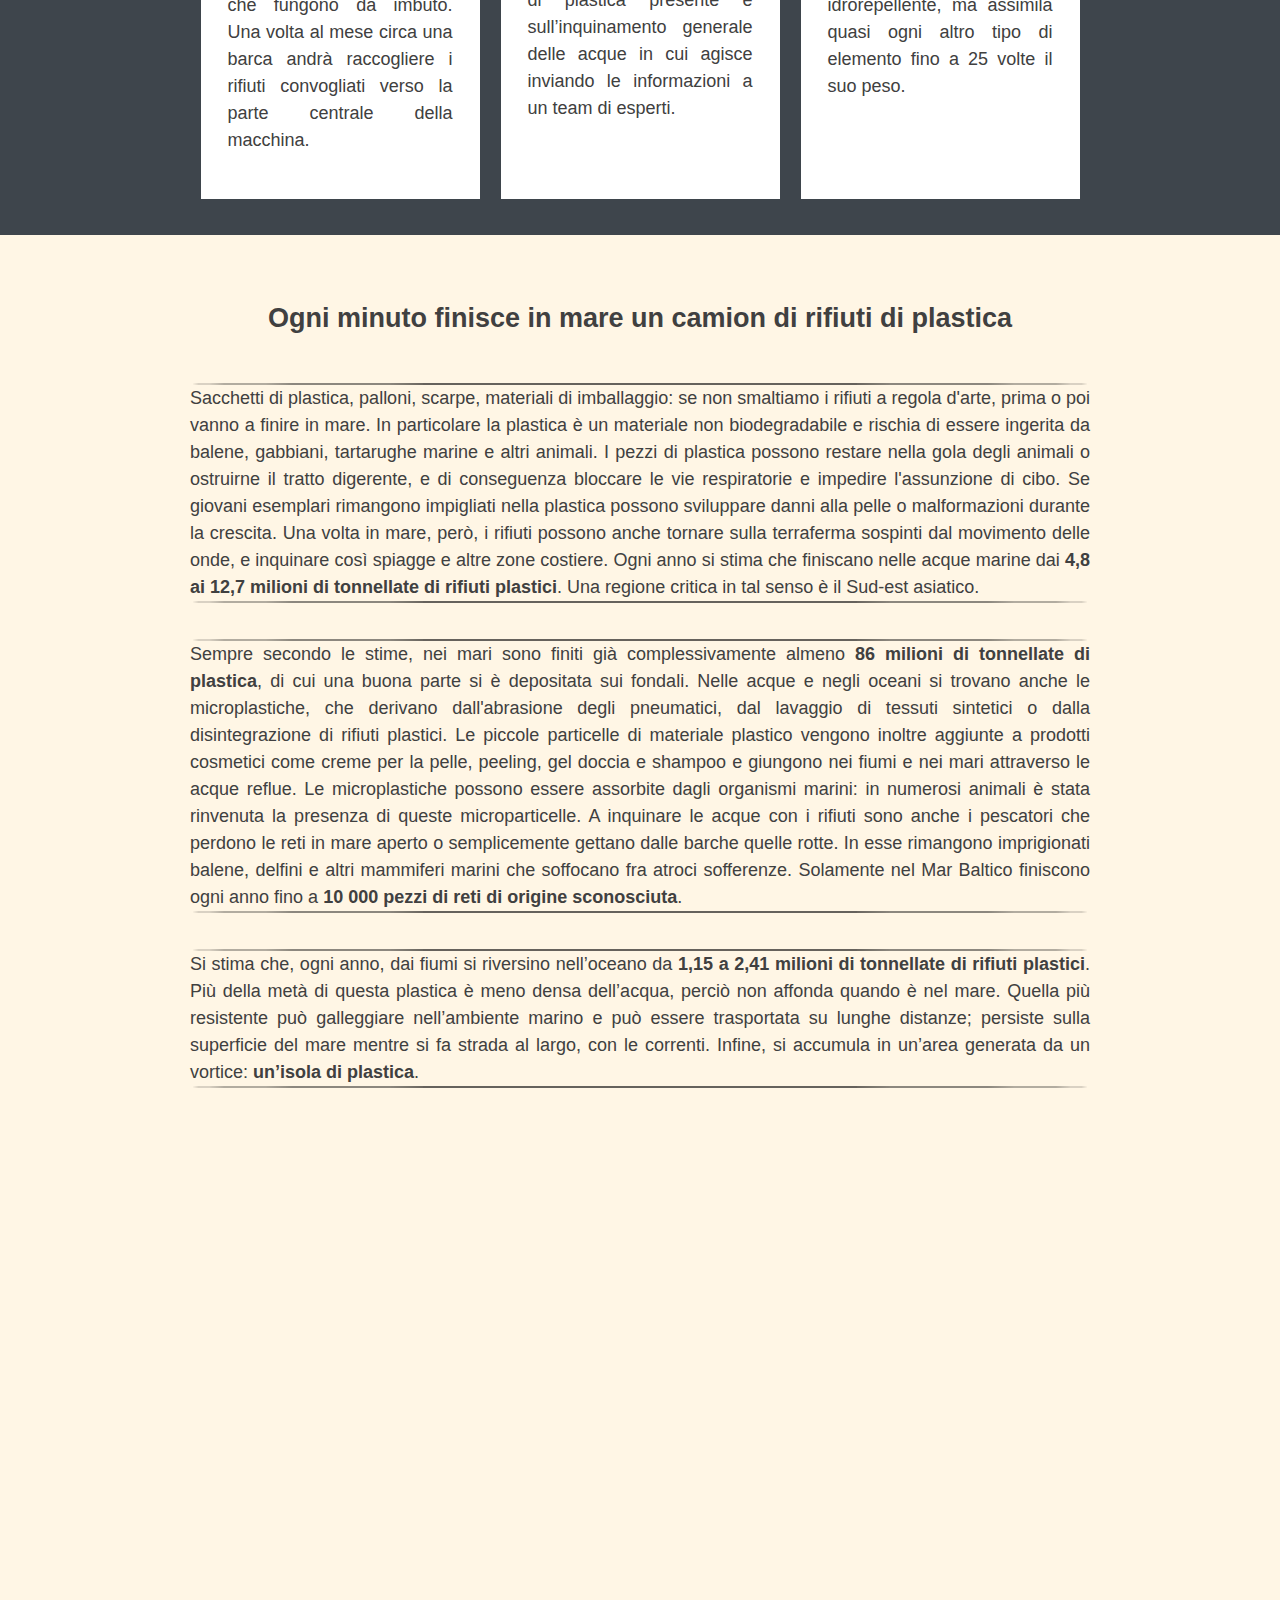
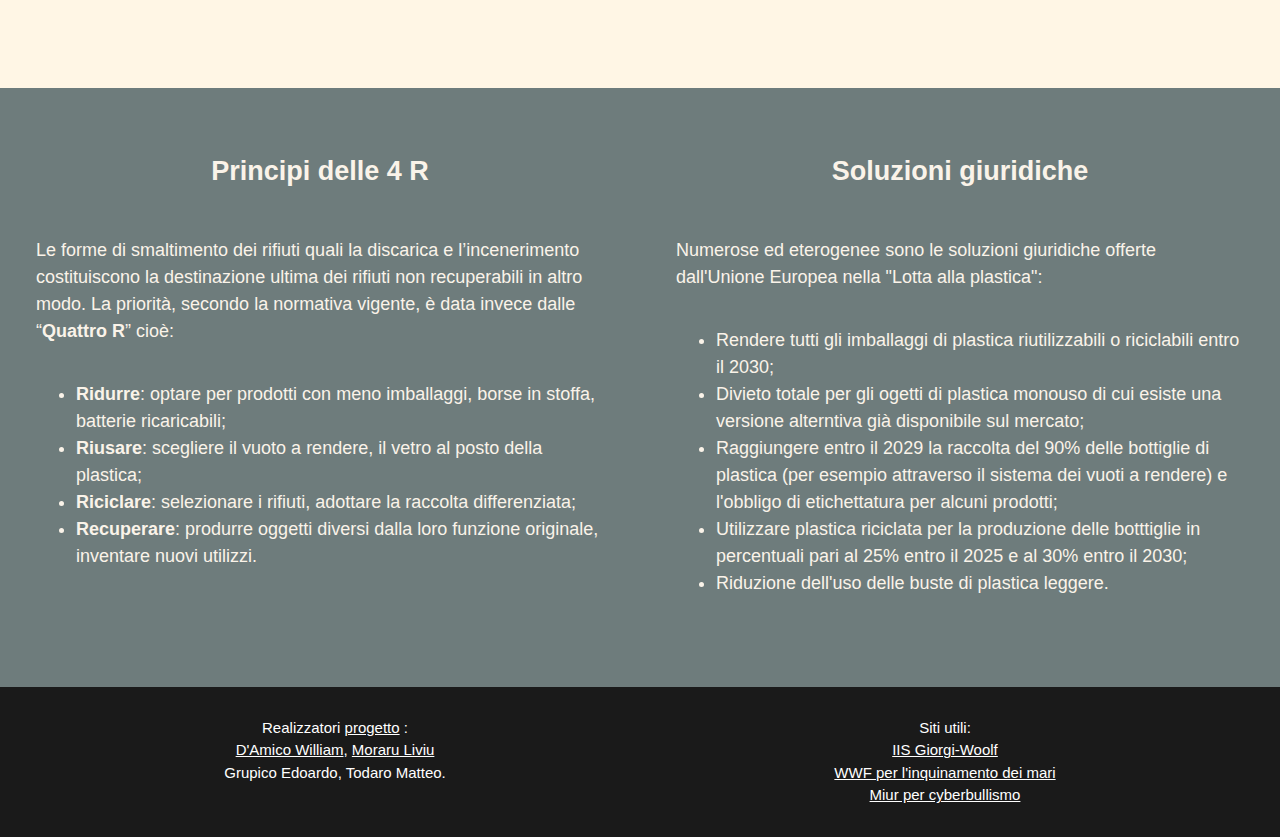
==== commit 716b0492: "Press F" ====
--- a/index.html
+++ b/index.html
@@ -279,7 +279,7 @@
       :
     </span>
     <br> 
-    <a href="https://github.com/william1908" target="_blank" rel="noopener noreferrer">D'Amico William</a>
+    <a href="https://github.com/william1908" target="_blank" rel="noopener noreferrer">D'Amico William</a>,
     <a href="https://github.com/TheBaldFrog" target="_blank" rel="noopener noreferrer">Moraru Liviu</a><br>
     Grupico Edoardo,
     Todaro Matteo.
--- a/style.css
+++ b/style.css
@@ -261,7 +261,7 @@
 }
 
 .bucket {
-  padding: 1.5em;.
+  padding: 1.5em;
 }
 
 /* More section */
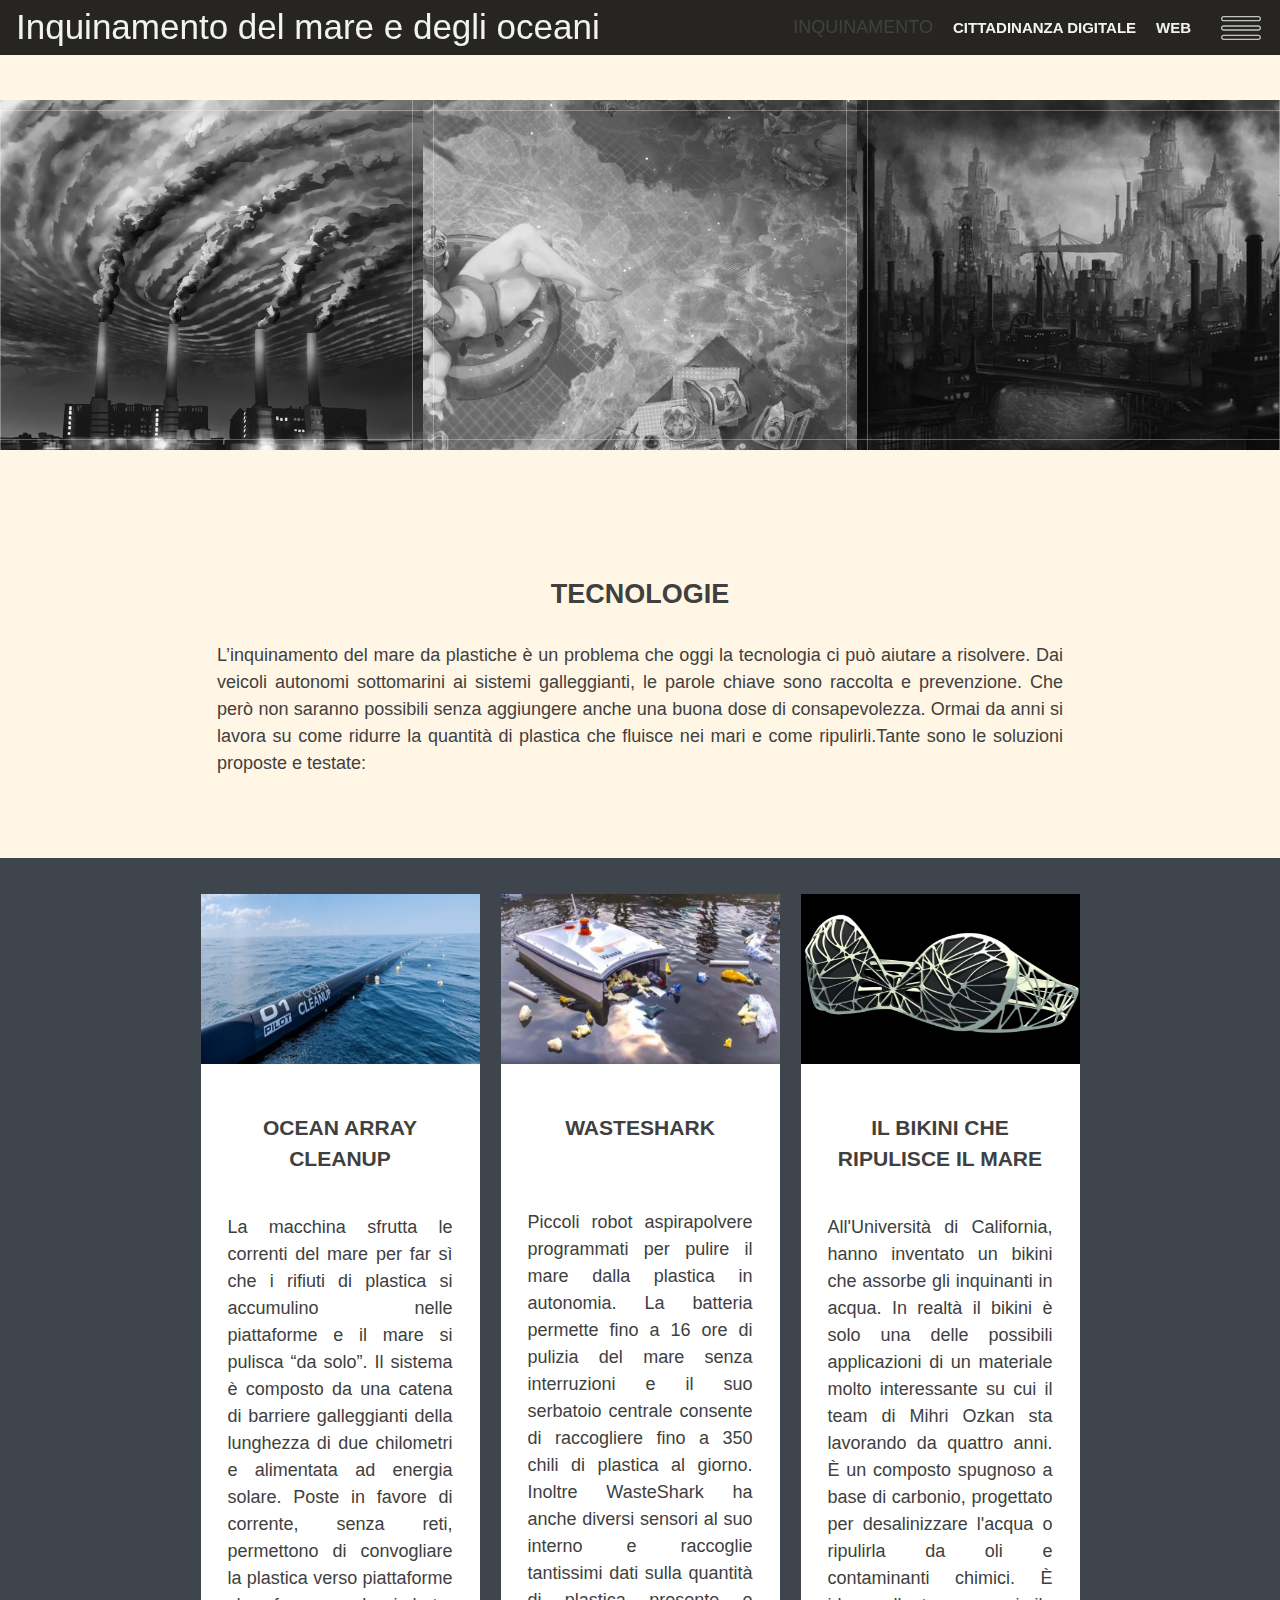
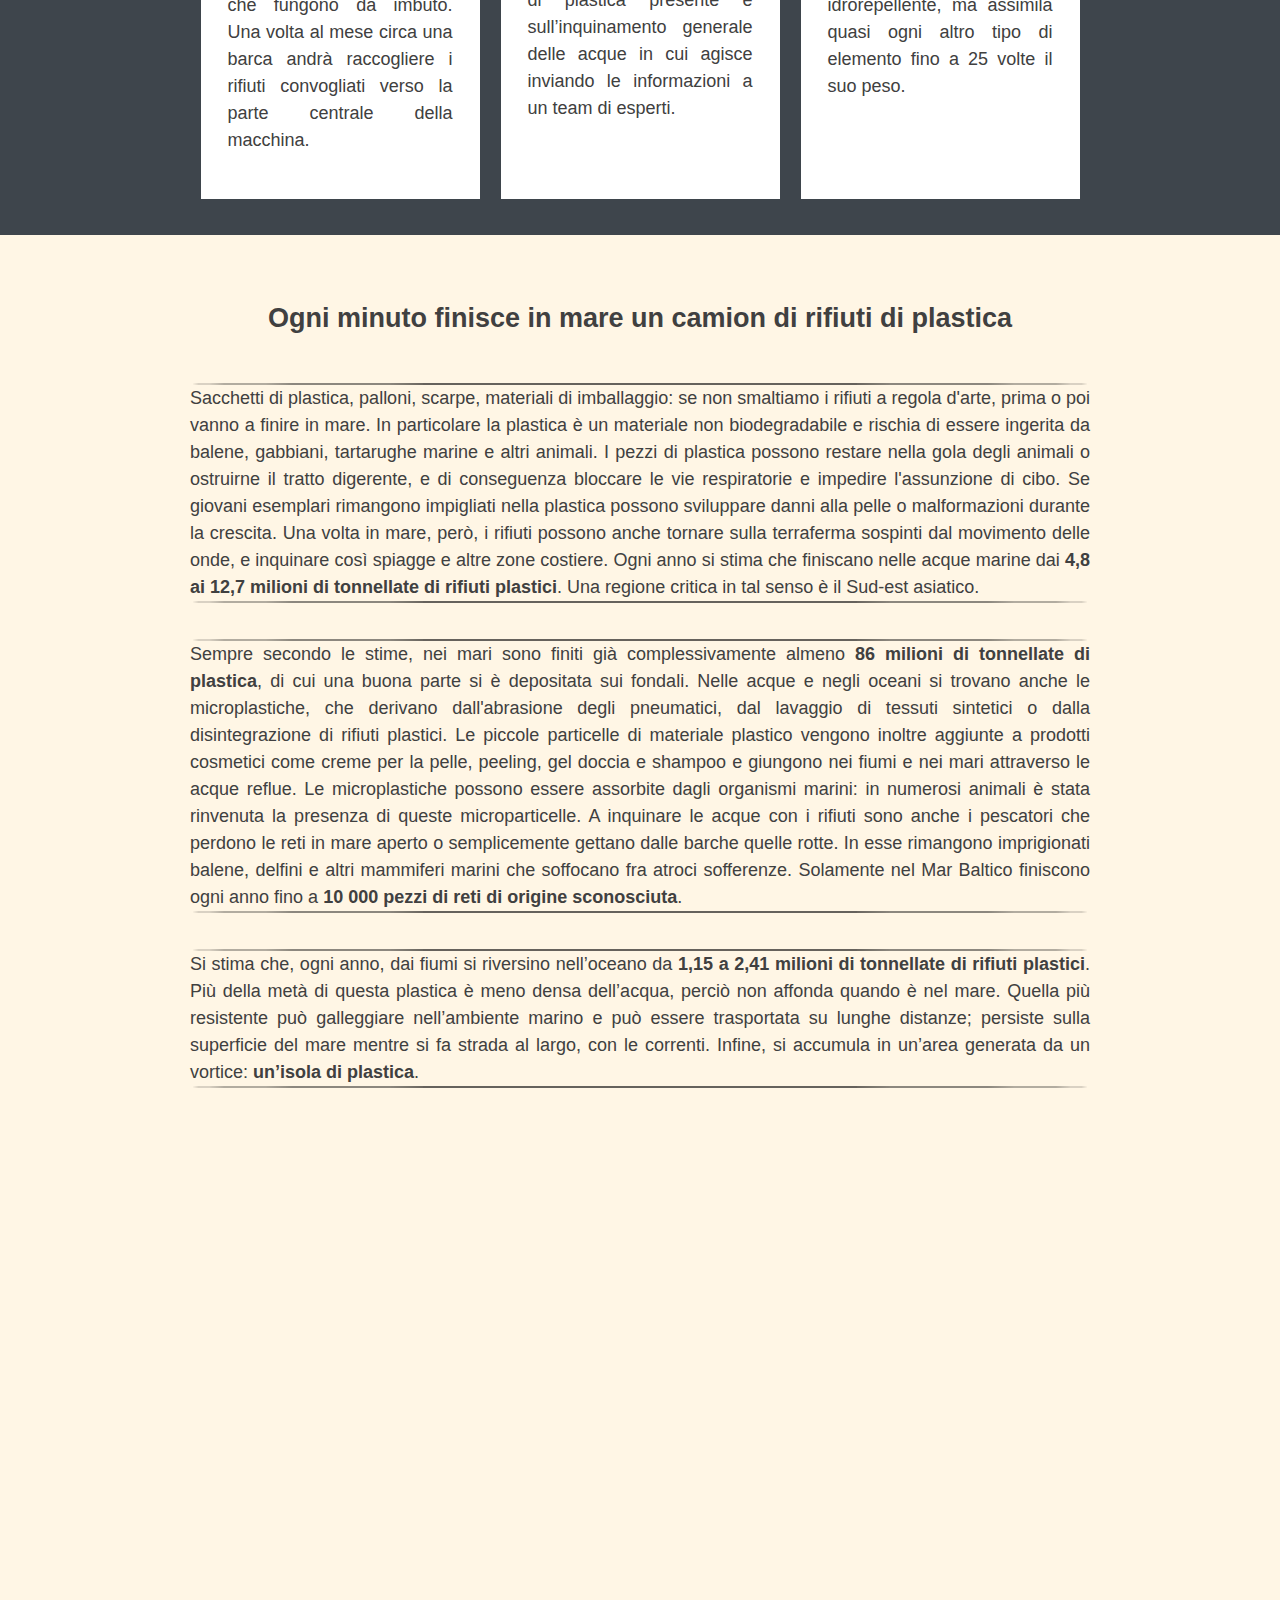
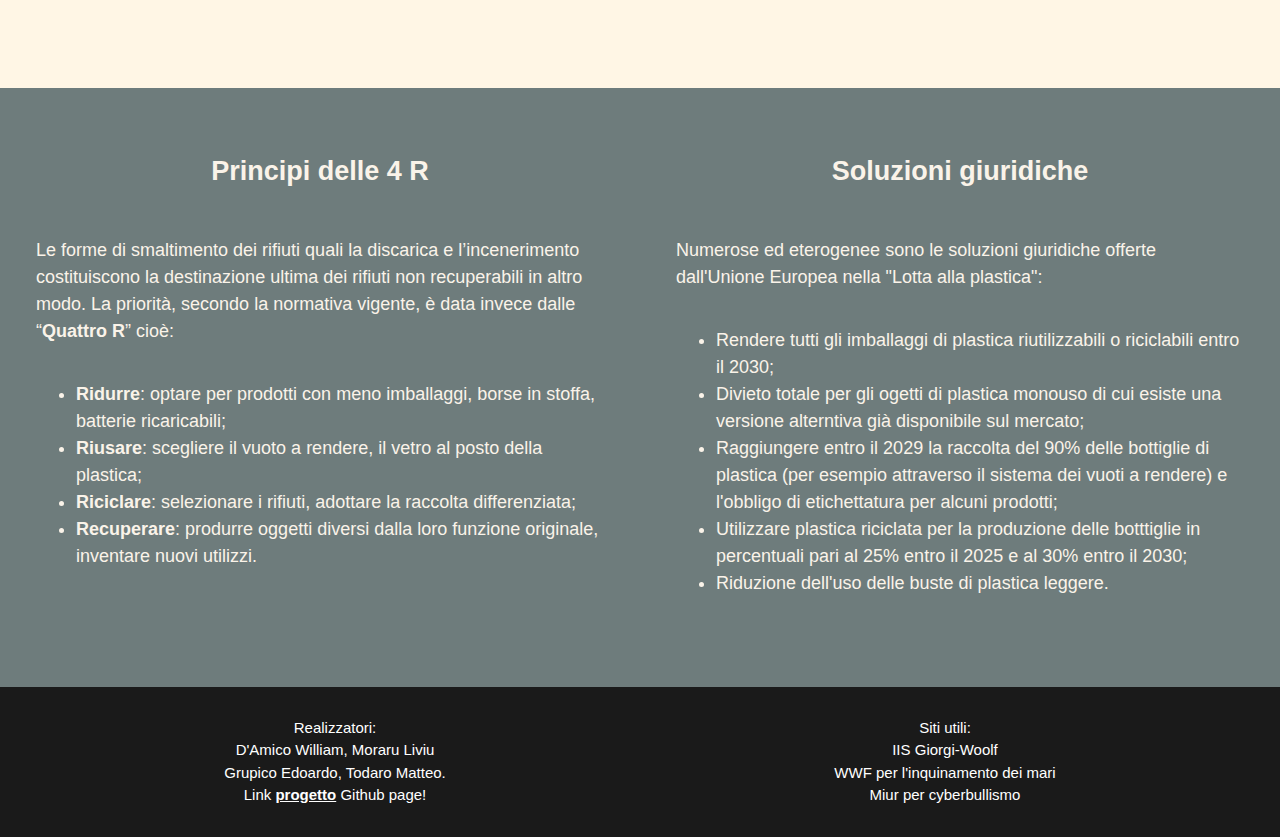
==== commit c595afc0: "Press F" ====
--- a/index.html
+++ b/index.html
@@ -273,19 +273,20 @@
 
 <footer class="colophon grid" id="Footer">
   <aside>
+    Realizzatori:<br>
+    D'Amico William,
+    Moraru Liviu <br>
+    Grupico Edoardo,
+    Todaro Matteo. <br>
+
     <span>
-      Realizzatori
-      <a href="https://github.com/TheBaldFrog/Ed_civica_gruppo_5" target="_blank" rel="noopener noreferrer">progetto</a>
-      :
-    </span>
-    <br> 
-    <a href="https://github.com/william1908" target="_blank" rel="noopener noreferrer">D'Amico William</a>,
-    <a href="https://github.com/TheBaldFrog" target="_blank" rel="noopener noreferrer">Moraru Liviu</a><br>
-    Grupico Edoardo,
-    Todaro Matteo.
+      Link
+      <b><a href="https://github.com/TheBaldFrog/Ed_civica_gruppo_5" target="_blank" rel="noopener noreferrer">progetto</a></b> 
+      Github page!
+    </span> <br>
 
   </aside>
-  <aside>
+  <aside class="aNone">
     Siti utili:<br>
     <a href="https://www.iisgiorgiwoolf.edu.it/" target="_blank" rel="nofollow">IIS Giorgi-Woolf</a><br>
     <a href="https://www.wwf.ch/it/i-nostri-obiettivi/inquinamento-dei-mari" target="_blank" rel="nofollow">WWF per
--- a/style.css
+++ b/style.css
@@ -378,6 +378,10 @@
   text-decoration: none;
 }
 
+footer .aNone a{
+  text-decoration: none;
+}
+
 /* footer aside span a{
   text-decoration: underline;
 }
